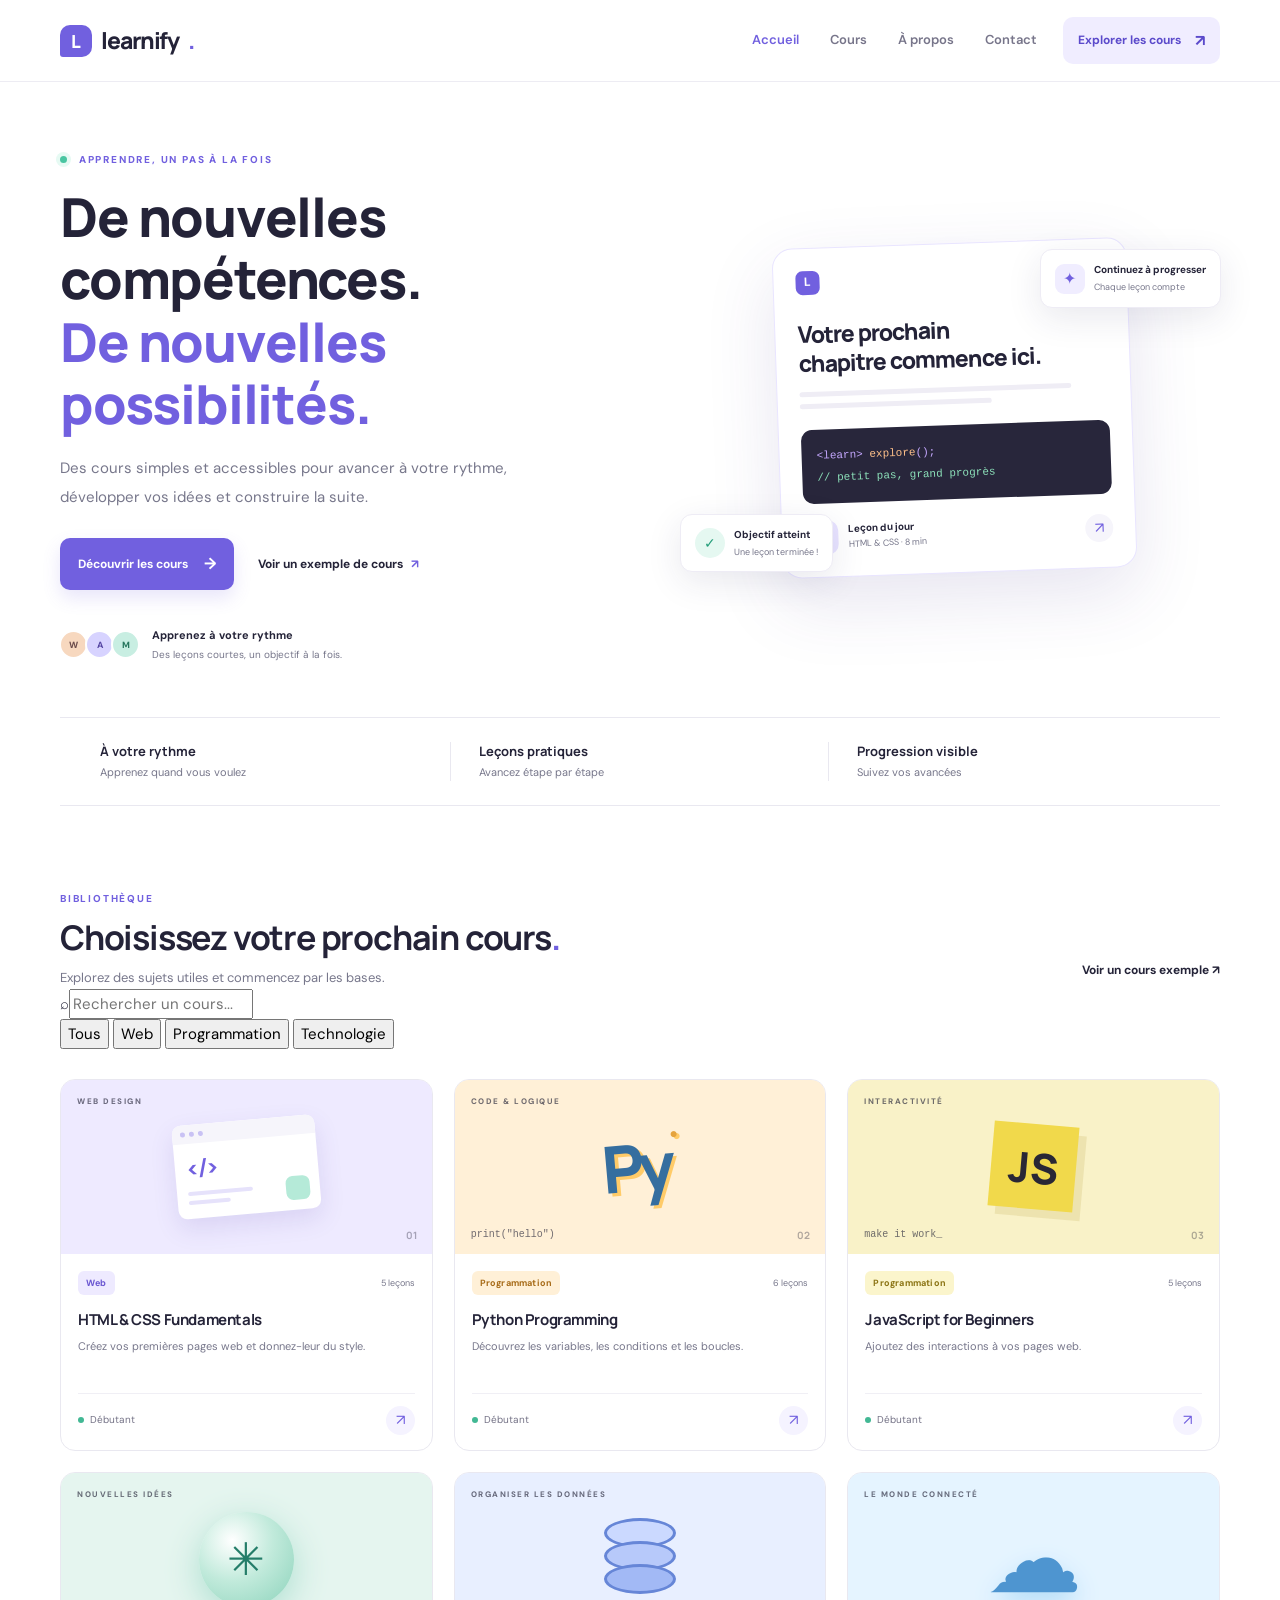
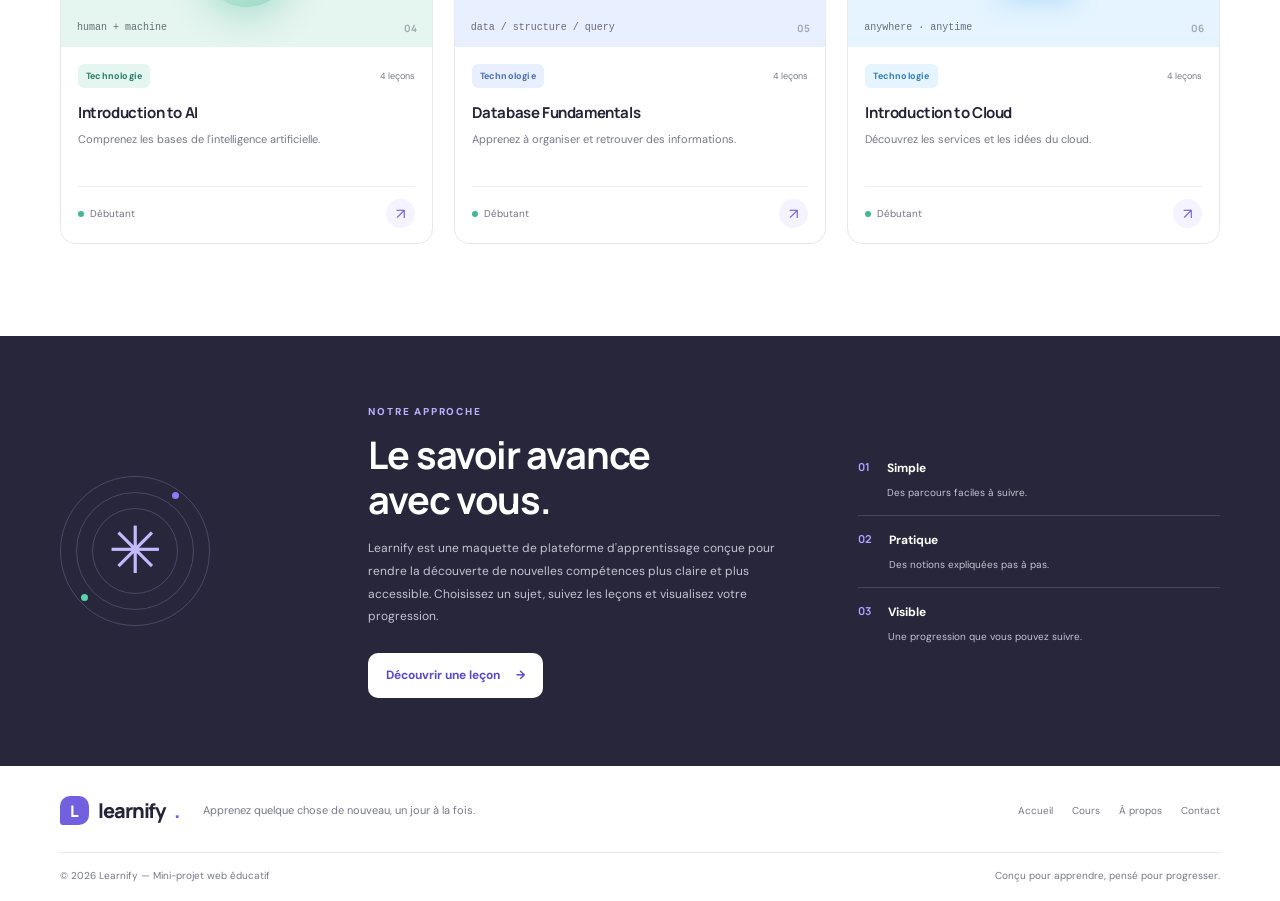
==== index.html @ 8bc62717 "project part1 - html css" ====
<!DOCTYPE html>
<html lang="fr">
<head>
  <meta charset="UTF-8">
  <meta name="viewport" content="width=device-width, initial-scale=1.0">
  <meta name="description" content="Learnify, une plateforme simple pour découvrir de nouvelles compétences.">
  <title>Learnify — Apprendre à votre rythme</title>
  <link rel="preconnect" href="https://fonts.googleapis.com">
  <link rel="preconnect" href="https://fonts.gstatic.com" crossorigin>
  <link href="https://fonts.googleapis.com/css2?family=DM+Sans:wght@400;500;600;700&family=Manrope:wght@400;500;600;700;800&display=swap" rel="stylesheet">
  <link rel="stylesheet" href="style.css">
</head>
<body>
  <header class="site-header">
    <div class="container nav-wrap">
      <a class="brand" href="index.html" aria-label="Learnify, accueil"><span class="brand-mark">L</span>learnify<span class="brand-dot">.</span></a>
      <nav class="main-nav" aria-label="Navigation principale">
        <a class="active" href="index.html">Accueil</a>
        <a href="#courses">Cours</a>
        <a href="#about">À propos</a>
        <a href="#contact">Contact</a>
      </nav>
      <a class="nav-cta" href="#courses">Explorer les cours <span>↗</span></a>
    </div>
  </header>

  <main>
    <section class="hero container">
      <div class="hero-copy">
        <div class="eyebrow"><span class="eyebrow-dot"></span> APPRENDRE, UN PAS À LA FOIS</div>
        <h1>De nouvelles compétences.<br><span>De nouvelles possibilités.</span></h1>
        <p class="hero-text">Des cours simples et accessibles pour avancer à votre rythme, développer vos idées et construire la suite.</p>
        <div class="hero-actions">
          <a class="button button-primary" href="#courses">Découvrir les cours <span>→</span></a>
          <a class="text-link" href="course.html">Voir un exemple de cours <span>↗</span></a>
        </div>
        <div class="hero-note"><span class="avatar-stack"><i>W</i><i>A</i><i>M</i></span><span><strong>Apprenez à votre rythme</strong><small>Des leçons courtes, un objectif à la fois.</small></span></div>
      </div>
      <div class="hero-art">
        <div class="art-glow"></div>
        <div class="floating-note note-top"><span class="note-icon">✦</span><span><strong>Continuez à progresser</strong><small>Chaque leçon compte</small></span></div>
        <div class="hero-illustration">
          <div class="illustration-top"><span class="mini-logo">L</span><span class="dots">•••</span></div>
          <div class="illustration-title">Votre prochain<br>chapitre commence ici.</div>
          <div class="illustration-lines"><span></span><span></span></div>
          <div class="illustration-code"><span class="code-purple">&lt;learn&gt;</span><span class="code-orange"> explore</span><span class="code-purple">();</span><br><span class="code-green">// petit pas, grand progrès</span></div>
          <div class="illustration-bottom"><span class="play-symbol">▶</span><span><strong>Leçon du jour</strong><small>HTML & CSS · 8 min</small></span><span class="arrow-round">↗</span></div>
        </div>
        <div class="floating-note note-bottom"><span class="check-round">✓</span><span><strong>Objectif atteint</strong><small>Une leçon terminée !</small></span></div>
      </div>
    </section>

    <section class="stats-strip container" aria-label="Points forts">
      <div><strong>À votre rythme</strong><span>Apprenez quand vous voulez</span></div>
      <div><strong>Leçons pratiques</strong><span>Avancez étape par étape</span></div>
      <div><strong>Progression visible</strong><span>Suivez vos avancées</span></div>
    </section>

    <section class="section container" id="courses">
      <div class="section-heading">
        <div><div class="eyebrow">BIBLIOTHÈQUE</div><h2>Choisissez votre prochain cours<span class="brand-dot">.</span></h2><p>Explorez des sujets utiles et commencez par les bases.</p></div>
        <a class="text-link desktop-link" href="course.html">Voir un cours exemple ↗</a>
      </div>
      <div class="course-tools">
        <label class="search-box"><span>⌕</span><input type="search" id="course-search" placeholder="Rechercher un cours..." aria-label="Rechercher un cours"></label>
        <div class="filter-list" aria-label="Filtrer par catégorie">
          <button class="filter-button selected" data-category="Tous">Tous</button>
          <button class="filter-button" data-category="Web">Web</button>
          <button class="filter-button" data-category="Programmation">Programmation</button>
          <button class="filter-button" data-category="Technologie">Technologie</button>
        </div>
      </div>
      <div class="course-grid">
        <article class="course-card">
          <a class="course-art art-web" href="course.html" aria-label="Ouvrir le cours HTML et CSS"><span class="art-label">WEB DESIGN</span><div class="browser-window"><div class="browser-bar"><i></i><i></i><i></i></div><div class="browser-content"><b>&lt;/&gt;</b><span></span><span></span><em></em></div></div><span class="art-orbit">01</span></a>
          <div class="course-info"><div class="course-meta"><span class="tag tag-web">Web</span><span>5 leçons</span></div><h3><a href="course.html">HTML & CSS Fundamentals</a></h3><p>Créez vos premières pages web et donnez-leur du style.</p><div class="course-bottom"><span class="level"><i></i> Débutant</span><a href="course.html" class="round-link" aria-label="Voir le cours">↗</a></div></div>
        </article>
        <article class="course-card" >
          <a class="course-art art-python" href="course.html" aria-label="Ouvrir le cours Python"><span class="art-label">CODE & LOGIQUE</span><div class="python-mark">Py<span>•</span></div><div class="art-caption">print("hello")</div><span class="art-orbit">02</span></a>
          <div class="course-info"><div class="course-meta"><span class="tag tag-python">Programmation</span><span>6 leçons</span></div><h3><a href="course.html">Python Programming</a></h3><p>Découvrez les variables, les conditions et les boucles.</p><div class="course-bottom"><span class="level"><i></i> Débutant</span><a href="course.html" class="round-link" aria-label="Voir le cours">↗</a></div></div>
        </article>
        <article class="course-card" >
          <a class="course-art art-js" href="course.html" aria-label="Ouvrir le cours JavaScript"><span class="art-label">INTERACTIVITÉ</span><div class="js-tile">JS</div><div class="art-caption">make it work_</div><span class="art-orbit">03</span></a>
          <div class="course-info"><div class="course-meta"><span class="tag tag-js">Programmation</span><span>5 leçons</span></div><h3><a href="course.html">JavaScript for Beginners</a></h3><p>Ajoutez des interactions à vos pages web.</p><div class="course-bottom"><span class="level"><i></i> Débutant</span><a href="course.html" class="round-link" aria-label="Voir le cours">↗</a></div></div>
        </article>
        <article class="course-card" >
          <a class="course-art art-ai" href="course.html" aria-label="Ouvrir le cours Intelligence artificielle"><span class="art-label">NOUVELLES IDÉES</span><div class="ai-orb"><span>✳</span></div><div class="art-caption">human + machine</div><span class="art-orbit">04</span></a>
          <div class="course-info"><div class="course-meta"><span class="tag tag-ai">Technologie</span><span>4 leçons</span></div><h3><a href="course.html">Introduction to AI</a></h3><p>Comprenez les bases de l'intelligence artificielle.</p><div class="course-bottom"><span class="level"><i></i> Débutant</span><a href="course.html" class="round-link" aria-label="Voir le cours">↗</a></div></div>
        </article>
        <article class="course-card" >
          <a class="course-art art-db" href="course.html" aria-label="Ouvrir le cours bases de données"><span class="art-label">ORGANISER LES DONNÉES</span><div class="database-icon"><i></i><i></i><i></i></div><div class="art-caption">data / structure / query</div><span class="art-orbit">05</span></a>
          <div class="course-info"><div class="course-meta"><span class="tag tag-db">Technologie</span><span>4 leçons</span></div><h3><a href="course.html">Database Fundamentals</a></h3><p>Apprenez à organiser et retrouver des informations.</p><div class="course-bottom"><span class="level"><i></i> Débutant</span><a href="course.html" class="round-link" aria-label="Voir le cours">↗</a></div></div>
        </article>
        <article class="course-card" >
          <a class="course-art art-cloud" href="course.html" aria-label="Ouvrir le cours Cloud Computing"><span class="art-label">LE MONDE CONNECTÉ</span><div class="cloud-shape">☁</div><div class="art-caption">anywhere · anytime</div><span class="art-orbit">06</span></a>
          <div class="course-info"><div class="course-meta"><span class="tag tag-cloud">Technologie</span><span>4 leçons</span></div><h3><a href="course.html">Introduction to Cloud</a></h3><p>Découvrez les services et les idées du cloud.</p><div class="course-bottom"><span class="level"><i></i> Débutant</span><a href="course.html" class="round-link" aria-label="Voir le cours">↗</a></div></div>
        </article>
      </div>
    </section>

    <section class="about-section" id="about"><div class="container about-inner"><div class="about-symbol"><span>✳</span><i></i><i></i></div><div><div class="eyebrow">NOTRE APPROCHE</div><h2>Le savoir avance<br>avec vous.</h2><p>Learnify est une maquette de plateforme d'apprentissage conçue pour rendre la découverte de nouvelles compétences plus claire et plus accessible. Choisissez un sujet, suivez les leçons et visualisez votre progression.</p><a class="button button-light" href="course.html">Découvrir une leçon <span>→</span></a></div><div class="about-points"><div><span>01</span><p><strong>Simple</strong><small>Des parcours faciles à suivre.</small></p></div><div><span>02</span><p><strong>Pratique</strong><small>Des notions expliquées pas à pas.</small></p></div><div><span>03</span><p><strong>Visible</strong><small>Une progression que vous pouvez suivre.</small></p></div></div></div></section>
  </main>

  <footer class="site-footer" id="contact"><div class="container footer-main"><a class="brand brand-footer" href="index.html"><span class="brand-mark">L</span>learnify<span class="brand-dot">.</span></a><p>Apprenez quelque chose de nouveau, un jour à la fois.</p><div class="footer-links"><a href="index.html">Accueil</a><a href="#courses">Cours</a><a href="#about">À propos</a><a href="mailto:contact@learnify.example">Contact</a></div></div><div class="container footer-bottom"><span>© 2026 Learnify — Mini-projet web éducatif</span><span>Conçu pour apprendre, pensé pour progresser.</span></div></footer>
</body>
</html>
---- style.css ----
:root {
  --ink: #242338;
  --muted: #77778b;
  --purple: #7160df;
  --purple-dark: #5b4acb;
  --purple-pale: #f0edff;
  --line: #e9e8f0;
  --paper: #ffffff;
  --soft: #f8f7fc;
  --green: #36a985;
  --radius: 18px;
}
* { box-sizing: border-box; }
html { scroll-behavior: smooth; scroll-padding-top: 90px; }
body { margin: 0; color: var(--ink); background: var(--paper); font-family: "DM Sans", Arial, sans-serif; font-size: 15px; line-height: 1.6; }
a { color: inherit; text-decoration: none; }
button, input { font: inherit; }
button, a { -webkit-tap-highlight-color: transparent; }
button:focus-visible, a:focus-visible, input:focus-visible { outline: 3px solid #bcb3ff; outline-offset: 3px; }
.container { width: min(1160px, calc(100% - 48px)); margin: 0 auto; }
.site-header { height: 82px; border-bottom: 1px solid rgba(233,232,240,.8); background: rgba(255,255,255,.96); position: sticky; top: 0; z-index: 20; backdrop-filter: blur(14px); }
.nav-wrap { height: 100%; display: flex; align-items: center; justify-content: space-between; gap: 26px; }
.brand { display: inline-flex; align-items: center; gap: 9px; font: 800 23px/1 "Manrope", sans-serif; letter-spacing: -1.1px; white-space: nowrap; }
.brand-mark { width: 32px; height: 32px; display: inline-grid; place-items: center; color: white; background: var(--purple); border-radius: 10px 10px 10px 3px; font-size: 18px; letter-spacing: 0; }
.brand-dot { color: var(--purple); }
.main-nav { display: flex; align-items: center; gap: 31px; margin-left: auto; }
.main-nav a { color: #77758a; font-size: 13px; font-weight: 600; transition: color .2s; }
.main-nav a:hover, .main-nav a.active { color: var(--purple); }
.nav-cta { display: inline-flex; align-items: center; gap: 14px; background: var(--purple-pale); color: var(--purple-dark); padding: 11px 15px; border-radius: 10px; font-size: 12px; font-weight: 700; }
.nav-cta span { font-size: 16px; }
.hero { display: grid; grid-template-columns: 1.05fr .95fr; align-items: center; gap: 42px; padding-top: 70px; padding-bottom: 54px; min-height: 525px; }
.eyebrow { color: var(--purple); font-size: 10px; font-weight: 800; letter-spacing: 1.8px; }
.eyebrow-dot { display: inline-block; width: 7px; height: 7px; margin-right: 8px; background: #49c5a1; border-radius: 50%; box-shadow: 0 0 0 4px #e6faf3; }
h1, h2, h3, p { margin-top: 0; }
h1, h2, h3 { font-family: "Manrope", sans-serif; letter-spacing: -1.2px; }
.hero h1 { margin: 18px 0 19px; font-size: clamp(36px, 4.2vw, 55px); line-height: 1.16; font-weight: 800; }
.hero h1 span, .course-hero h1 span { color: var(--purple); }
.hero-text { max-width: 465px; color: var(--muted); font-size: 15px; line-height: 1.9; }
.hero-actions { display: flex; align-items: center; flex-wrap: wrap; gap: 24px; margin-top: 27px; }
.button { display: inline-flex; align-items: center; justify-content: center; gap: 16px; border: 0; border-radius: 10px; padding: 13px 18px; font-size: 12px; font-weight: 700; cursor: pointer; transition: transform .2s, background .2s, box-shadow .2s; }
.button:hover { transform: translateY(-2px); }
.button-primary { background: var(--purple); color: white; box-shadow: 0 8px 18px rgba(113,96,223,.16); }
.button-primary:hover { background: var(--purple-dark); box-shadow: 0 10px 22px rgba(113,96,223,.23); }
.button-primary span { font-size: 16px; }
.button-outline { border: 1px solid var(--line); color: var(--ink); background: white; }
.button-light { background: white; color: var(--purple-dark); margin-top: 13px; }
.text-link { color: var(--ink); font-size: 12px; font-weight: 700; }
.text-link span { color: var(--purple); margin-left: 5px; }
.hero-note { display: flex; align-items: center; gap: 12px; margin-top: 37px; }
.avatar-stack { display: flex; padding-left: 2px; }
.avatar-stack i { width: 29px; height: 29px; display: grid; place-items: center; margin-left: -3px; border: 2px solid white; border-radius: 50%; background: #f7d8bf; color: #6c4c4c; font-size: 9px; font-style: normal; font-weight: 800; }
.avatar-stack i:nth-child(2) { background: #d7d3ff; color: #5546a3; }
.avatar-stack i:nth-child(3) { background: #c8eee2; color: #27775e; }
.hero-note strong, .hero-note small { display: block; }
.hero-note strong { font-size: 11px; }
.hero-note small { color: var(--muted); font-size: 10px; margin-top: 2px; }
.hero-art { position: relative; min-height: 370px; display: grid; place-items: center; }
.art-glow { position: absolute; width: 340px; height: 340px; border-radius: 50%; background: radial-gradient(circle, #f0edff 0%, #f8f6ff 52%, rgba(255,255,255,0) 73%); }
.hero-illustration { position: relative; width: min(355px, 82%); padding: 22px; background: white; border: 1px solid #e9e5ff; border-radius: 20px; box-shadow: 0 25px 70px rgba(69,52,142,.13); transform: rotate(-2deg); }
.illustration-top { display: flex; align-items: center; justify-content: space-between; }
.mini-logo { display: grid; place-items: center; width: 24px; height: 24px; border-radius: 7px; background: var(--purple); color: white; font-size: 12px; font-weight: 800; }
.dots { color: #c7c4d9; letter-spacing: 3px; }
.illustration-title { font: 800 23px/1.25 "Manrope", sans-serif; letter-spacing: -1px; margin: 25px 0 14px; }
.illustration-lines span { display: block; height: 5px; background: #efedf5; border-radius: 4px; margin-top: 7px; width: 88%; }
.illustration-lines span:last-child { width: 62%; }
.illustration-code { margin-top: 21px; padding: 15px; border-radius: 11px; background: #28263b; color: #f7f4ff; font: 11px/2 "Courier New", monospace; }
.code-purple { color: #c5a8ff; }
.code-orange { color: #ffc18a; }
.code-green { color: #8ce0b9; }
.code-blue { color: #92c9ff; }
.illustration-bottom { display: flex; align-items: center; gap: 10px; margin-top: 17px; }
.play-symbol { display: grid; place-items: center; width: 34px; height: 34px; background: #e8e3ff; color: var(--purple); border-radius: 10px; font-size: 12px; }
.illustration-bottom strong, .illustration-bottom small { display: block; }
.illustration-bottom strong { font-size: 10px; }
.illustration-bottom small { color: var(--muted); font-size: 9px; }
.arrow-round { margin-left: auto; display: grid; place-items: center; width: 28px; height: 28px; background: #f6f5fb; border-radius: 50%; color: var(--purple); }
.floating-note { position: absolute; z-index: 2; display: flex; align-items: center; gap: 9px; padding: 12px 14px; background: white; border: 1px solid #eeecf5; border-radius: 12px; box-shadow: 0 10px 35px rgba(41,35,85,.1); }
.floating-note strong, .floating-note small { display: block; }
.floating-note strong { font-size: 10px; }
.floating-note small { font-size: 9px; color: var(--muted); margin-top: 2px; }
.note-top { top: 27px; right: -1px; }
.note-bottom { bottom: 20px; left: -9px; }
.note-icon, .check-round { display: grid; place-items: center; width: 30px; height: 30px; border-radius: 9px; background: #f0edff; color: var(--purple); font-size: 16px; }
.check-round { background: #e5f8f1; color: #239d79; border-radius: 50%; font-size: 14px; }
.stats-strip { display: grid; grid-template-columns: repeat(3, 1fr); border-top: 1px solid var(--line); border-bottom: 1px solid var(--line); padding: 24px 12px; }
.stats-strip div { padding-left: 28px; border-right: 1px solid var(--line); }
.stats-strip div:last-child { border: 0; }
.stats-strip strong, .stats-strip span { display: block; }
.stats-strip strong { font: 700 13px "Manrope", sans-serif; }
.stats-strip span { color: var(--muted); font-size: 11px; margin-top: 4px; }
.section { padding-top: 85px; padding-bottom: 92px; }
.section-heading { display: flex; justify-content: space-between; align-items: end; gap: 25px; }
.section-heading h2, .content-panel h2 { font-size: clamp(25px, 3vw, 34px); line-height: 1.25; margin: 9px 0 9px; }
.section-heading p { color: var(--muted); font-size: 13px; margin-bottom: 0; }
.desktop-link { margin-bottom: 8px; }
.course-grid { display: grid; grid-template-columns: repeat(3, minmax(0, 1fr)); gap: 21px; margin-top: 30px; }
.course-card { border: 1px solid var(--line); border-radius: 15px; overflow: hidden; background: white; transition: transform .25s, box-shadow .25s; min-width: 0; }
.course-card:hover { transform: translateY(-5px); box-shadow: 0 17px 35px rgba(48,39,100,.09); }
.course-art { height: 174px; position: relative; display: flex; align-items: center; justify-content: center; overflow: hidden; }
.art-label { position: absolute; top: 15px; left: 16px; color: rgba(36,35,56,.65); font-size: 8px; letter-spacing: 1.5px; font-weight: 800; }
.art-orbit { position: absolute; right: 15px; bottom: 12px; color: rgba(36,35,56,.36); font: 700 10px "Manrope", sans-serif; }
.art-web { background: #eeeaff; }
.browser-window { width: 143px; height: 94px; background: white; border-radius: 9px; box-shadow: 0 10px 25px rgba(84,64,171,.13); transform: rotate(-5deg); overflow: hidden; }
.browser-bar { height: 19px; display: flex; gap: 4px; align-items: center; padding-left: 8px; background: #f6f5fb; }
.browser-bar i { width: 5px; height: 5px; border-radius: 50%; background: #c9c2f4; }
.browser-content { padding: 9px 11px; position: relative; }
.browser-content b { color: var(--purple); font-size: 21px; }
.browser-content span { display: block; height: 4px; width: 65px; margin-top: 5px; background: #e6e2fb; border-radius: 5px; }
.browser-content span:nth-of-type(2) { width: 42px; }
.browser-content em { position: absolute; right: 10px; bottom: 5px; width: 24px; height: 24px; background: #b5ead8; border-radius: 7px; }
.art-python { background: #fff0d7; }
.python-mark { color: #356e9f; font: 800 65px "Manrope", sans-serif; letter-spacing: -6px; text-shadow: 3px 3px 0 #ffcb68; transform: rotate(-5deg); }
.python-mark span { color: #e5a33d; font-size: 20px; vertical-align: top; }
.art-js { background: #f9f2c8; }
.js-tile { display: grid; place-items: center; width: 85px; height: 85px; background: #f1d94b; color: #292735; font: 800 42px "Manrope", sans-serif; box-shadow: 8px 8px 0 rgba(165,143,34,.15); transform: rotate(5deg); }
.art-ai { background: #e5f5ef; }
.ai-orb { display: grid; place-items: center; width: 95px; height: 95px; border-radius: 50%; color: #247d69; background: radial-gradient(circle at 35% 30%, #fff 0, #c1eadb 45%, #8ad2ba 100%); box-shadow: 0 10px 35px #addfd0; font-size: 45px; }
.art-db { background: #e8efff; }
.database-icon { width: 72px; height: 84px; position: relative; }
.database-icon i { position: absolute; width: 72px; height: 30px; border: 3px solid #6686d7; border-radius: 50%; background: #cbd9ff; }
.database-icon i:nth-child(1) { top: 0; }
.database-icon i:nth-child(2) { top: 23px; background: #b7c9fa; }
.database-icon i:nth-child(3) { top: 46px; background: #a2b9f5; }
.art-cloud { background: #e5f4ff; }
.cloud-shape { color: #4e95d0; font-size: 96px; line-height: 1; text-shadow: 0 10px 25px #b4ddf8; }
.art-caption { position: absolute; bottom: 14px; left: 16px; color: rgba(36,35,56,.65); font: 10px "Courier New", monospace; }
.course-info { padding: 17px 17px 15px; }
.course-meta { display: flex; justify-content: space-between; align-items: center; gap: 7px; color: var(--muted); font-size: 9px; }
.tag { display: inline-flex; align-items: center; border-radius: 6px; padding: 5px 8px; font-size: 9px; font-weight: 700; letter-spacing: .2px; }
.tag-web { background: #eeeaff; color: #6955d1; }
.tag-python { background: #fff0d7; color: #a76b18; }
.tag-js { background: #fbf5cc; color: #8b7414; }
.tag-ai { background: #e5f5ef; color: #287e67; }
.tag-db { background: #e8efff; color: #496eb9; }
.tag-cloud { background: #e5f4ff; color: #347eb7; }
.course-info h3 { font-size: 15px; line-height: 1.4; letter-spacing: -.4px; margin: 14px 0 7px; }
.course-info h3 a:hover { color: var(--purple); }
.course-info p { min-height: 42px; color: var(--muted); font-size: 11px; line-height: 1.7; margin-bottom: 14px; }
.course-bottom { display: flex; justify-content: space-between; align-items: center; border-top: 1px solid #f0eff5; padding-top: 12px; }
.level { display: flex; align-items: center; gap: 6px; color: #747286; font-size: 10px; }
.level i { width: 6px; height: 6px; border-radius: 50%; background: #42b894; }
.round-link { display: grid; place-items: center; width: 29px; height: 29px; border-radius: 50%; background: #f5f3ff; color: var(--purple); font-size: 15px; transition: .2s; }
.round-link:hover { background: var(--purple); color: white; }
.about-section { background: #28263b; color: white; overflow: hidden; }
.about-inner { display: grid; grid-template-columns: .7fr 1.2fr 1fr; align-items: center; gap: 55px; padding-top: 68px; padding-bottom: 68px; }
.about-inner .eyebrow { color: #b9afff; }
.about-inner h2 { font-size: 38px; line-height: 1.18; margin: 12px 0 15px; }
.about-inner p { color: #c5c2d4; font-size: 12px; line-height: 1.9; }
.about-symbol { position: relative; width: 150px; height: 150px; display: grid; place-items: center; border: 1px solid #4c4867; border-radius: 50%; color: #c2b9ff; font-size: 65px; }
.about-symbol:before, .about-symbol:after { content: ""; position: absolute; border: 1px solid #4c4867; border-radius: 50%; }
.about-symbol:before { inset: 15px; }
.about-symbol:after { inset: 31px; }
.about-symbol i { position: absolute; width: 7px; height: 7px; border-radius: 50%; background: #8c7aff; }
.about-symbol i:nth-of-type(1) { top: 15px; right: 30px; }
.about-symbol i:nth-of-type(2) { bottom: 24px; left: 20px; background: #5bd2ac; }
.about-points > div { display: flex; align-items: start; gap: 17px; padding: 13px 0; border-bottom: 1px solid #46435c; }
.about-points > div:last-child { border: 0; }
.about-points > div > span { color: #aaa0ff; font: 700 11px "Manrope", sans-serif; padding-top: 2px; }
.about-points p { margin: 0; }
.about-points strong, .about-points small { display: block; }
.about-points strong { color: white; font-size: 12px; }
.about-points small { font-size: 10px; margin-top: 3px; }
.site-footer { background: #fff; }
.footer-main { display: flex; align-items: center; gap: 24px; padding-top: 30px; padding-bottom: 27px; }
.footer-main p { color: var(--muted); font-size: 11px; margin: 0; }
.brand-footer { font-size: 20px; }
.brand-footer .brand-mark { width: 29px; height: 29px; font-size: 16px; }
.footer-links { display: flex; gap: 19px; margin-left: auto; }
.footer-links a, .footer-bottom { color: var(--muted); font-size: 10px; }
.footer-links a:hover, .footer-bottom a:hover { color: var(--purple); }
.footer-bottom { display: flex; justify-content: space-between; gap: 20px; padding-top: 15px; padding-bottom: 17px; border-top: 1px solid var(--line); }

/* Pages cours et leçon */
.page-main { padding-top: 27px; padding-bottom: 75px; }
.breadcrumbs { display: flex; flex-wrap: wrap; align-items: center; gap: 10px; color: #a19eb0; font-size: 10px; margin-bottom: 26px; }
.breadcrumbs a:hover { color: var(--purple); }
.breadcrumbs span:last-child { color: var(--ink); }
.course-hero { display: grid; grid-template-columns: 1.1fr .9fr; gap: 35px; align-items: center; padding: 32px 38px; background: #f7f5ff; border: 1px solid #eeebff; border-radius: 20px; overflow: hidden; }
.course-hero h1 { margin: 13px 0 13px; font-size: clamp(35px, 4vw, 48px); line-height: 1.13; }
.course-hero-copy > p { max-width: 490px; color: var(--muted); font-size: 13px; line-height: 1.9; }
.course-hero-meta { display: flex; flex-wrap: wrap; gap: 15px; color: #77758a; font-size: 10px; margin: 18px 0 24px; }
.course-hero-art { min-height: 230px; display: grid; place-items: center; position: relative; }
.course-hero-code { width: min(280px, 100%); padding: 28px 24px; background: #29273d; border-radius: 14px; box-shadow: 0 17px 40px rgba(52,43,102,.2); color: #f6f2ff; font: 12px/2.2 "Courier New", monospace; transform: rotate(2deg); }
.code-divider { border-top: 1px solid #49465e; margin: 12px 0; }
.course-hero-sticker { position: absolute; right: 0; bottom: 15px; padding: 11px 15px; border-radius: 11px; background: #fff; color: var(--purple); box-shadow: 0 8px 24px rgba(52,43,102,.12); font-size: 9px; line-height: 1.7; letter-spacing: 1px; transform: rotate(-5deg); }
.course-hero-sticker strong { font-size: 16px; }
.course-layout { display: grid; grid-template-columns: minmax(0, 1fr) 295px; gap: 24px; margin-top: 26px; align-items: start; }
.course-main-column { display: grid; gap: 20px; }
.content-panel, .progress-panel, .instructor-panel, .lesson-sidebar { border: 1px solid var(--line); border-radius: 15px; background: white; }
.content-panel { padding: 25px; }
.panel-heading { display: flex; align-items: start; justify-content: space-between; gap: 15px; }
.content-panel h2 { font-size: 22px; margin: 6px 0 13px; }
.heading-icon { display: grid; place-items: center; width: 38px; height: 38px; border-radius: 11px; color: var(--purple); background: var(--purple-pale); font-size: 20px; }
.content-panel > p { color: var(--muted); font-size: 12px; line-height: 1.9; max-width: 710px; }
.objective-grid { display: grid; grid-template-columns: 1fr 1fr; gap: 12px 20px; margin-top: 22px; }
.objective-grid div { display: flex; align-items: center; gap: 9px; font-size: 11px; }
.objective-grid span { display: grid; place-items: center; width: 21px; height: 21px; flex-shrink: 0; background: #e6f8f1; color: #269a76; border-radius: 50%; font-size: 11px; }
.lesson-count { flex-shrink: 0; color: var(--purple); background: var(--purple-pale); padding: 6px 9px; border-radius: 7px; font-size: 10px; font-weight: 700; }
.lesson-row { display: flex; align-items: center; gap: 13px; padding: 14px 0; border-bottom: 1px solid #f0eff5; }
.lesson-row:last-child { border-bottom: 0; padding-bottom: 0; }
.lesson-number, .sidebar-lesson-number { display: grid; place-items: center; flex-shrink: 0; width: 37px; height: 37px; border-radius: 10px; background: #f5f3ff; color: var(--purple); font: 700 11px "Manrope", sans-serif; }
.lesson-text { flex: 1; min-width: 0; }
.lesson-text strong, .lesson-text small { display: block; }
.lesson-text strong { font-size: 11px; }
.lesson-text small { color: var(--muted); font-size: 10px; margin-top: 4px; }
.lesson-state { display: grid; place-items: center; width: 27px; height: 27px; border: 1px solid var(--line); border-radius: 50%; color: var(--purple); font-size: 10px; }
.lesson-row:hover .lesson-state { background: var(--purple); color: white; border-color: var(--purple); }
.lesson-row.completed .lesson-state { background: #e6f8f1; border-color: #e6f8f1; color: #239d79; }
.course-sidebar { display: grid; gap: 17px; }
.progress-panel { padding: 22px; background: #fbfaff; }
.progress-panel .eyebrow { margin-bottom: 10px; }
.progress-panel > p { color: var(--muted); font-size: 10px; line-height: 1.7; margin-bottom: 18px; }
.button-full { display: flex; width: 100%; }
.instructor-panel { padding: 20px; }
.instructor-info { display: flex; align-items: center; gap: 11px; margin: 15px 0 12px; }
.instructor-avatar { display: grid; place-items: center; width: 43px; height: 43px; border-radius: 50%; background: #e4f5ed; color: #287d67; font: 700 12px "Manrope", sans-serif; }
.instructor-info strong, .instructor-info small { display: block; }
.instructor-info strong { font-size: 11px; }
.instructor-info small { color: var(--muted); font-size: 10px; margin-top: 3px; }
.instructor-panel > p { color: var(--muted); font-size: 10px; line-height: 1.8; margin-bottom: 0; }
.back-link { color: var(--purple); font-size: 11px; font-weight: 700; }
.lesson-page { padding-bottom: 65px; }
.lesson-page-heading { display: flex; align-items: end; justify-content: space-between; gap: 30px; margin-bottom: 24px; }
.lesson-page-heading h1 { margin: 7px 0 5px; font-size: clamp(27px, 3vw, 37px); line-height: 1.25; }
.lesson-page-heading p { color: var(--muted); font-size: 11px; margin-bottom: 0; }
.lesson-progress-small { width: 185px; flex-shrink: 0; }
.lesson-progress-small > span { color: var(--muted); font-size: 10px; }
.lesson-progress-small strong { float: right; color: var(--purple); font-size: 11px; }
.lesson-progress-small .progress-track { clear: both; margin-top: 10px; }
.lesson-layout { display: grid; grid-template-columns: minmax(0, 1fr) 310px; gap: 24px; align-items: start; }
.lesson-content { min-width: 0; }
.video-frame { width: 100%; aspect-ratio: 16 / 9; overflow: hidden; background: #29273d; border-radius: 15px; }
.video-frame iframe { width: 100%; height: 100%; border: 0; }
.lesson-article { padding: 26px 4px 12px; }
.lesson-article h2 { font-size: 24px; margin: 7px 0 12px; }
.lesson-article h3 { font-size: 16px; margin: 23px 0 9px; }
.lesson-article p { color: #77758a; font-size: 12px; line-height: 1.95; }
.tip-box { display: flex; align-items: start; gap: 12px; padding: 16px; margin: 20px 0; border: 1px solid #e8e3ff; background: #f8f6ff; border-radius: 12px; }
.tip-box > span { color: var(--purple); font-size: 18px; }
.tip-box p { margin: 0; font-size: 11px; }
.tip-box strong { color: var(--ink); display: inline-block; margin-bottom: 4px; }
.code-example { padding: 17px 20px; border-radius: 11px; background: #29273d; color: #d8d0ff; overflow-x: auto; font-size: 12px; line-height: 1.8; }
.lesson-actions { display: flex; justify-content: space-between; flex-wrap: wrap; gap: 12px; padding: 15px 0 22px; border-bottom: 1px solid var(--line); }
.button-done { background: #e5f8f1; color: #237e64; box-shadow: none; }
.lesson-nav { display: flex; justify-content: space-between; gap: 15px; padding-top: 19px; }
.lesson-nav a { color: var(--purple); font-size: 11px; font-weight: 700; }
.lesson-sidebar { padding: 20px 16px; position: sticky; top: 102px; }
.sidebar-heading { display: flex; align-items: center; justify-content: space-between; }
.sidebar-heading h2 { margin: 5px 0 0; font-size: 21px; }
.sidebar-progress { margin: 17px 0 10px; }
.sidebar-progress small { display: block; color: var(--muted); font-size: 9px; margin-top: 7px; }
.sidebar-lesson-list { display: grid; }
.sidebar-lesson { display: flex; align-items: center; gap: 10px; padding: 12px 0; border-bottom: 1px solid #f0eff5; }
.sidebar-lesson:last-child { border-bottom: 0; }
.sidebar-lesson-number { width: 32px; height: 32px; border-radius: 8px; font-size: 10px; }
.sidebar-lesson > span:nth-child(2) { flex: 1; min-width: 0; }
.sidebar-lesson strong, .sidebar-lesson small { display: block; }
.sidebar-lesson strong { font-size: 10px; line-height: 1.5; }
.sidebar-lesson small { color: var(--muted); font-size: 9px; margin-top: 3px; }
.sidebar-lesson > i { color: #aaa7ba; font-size: 10px; font-style: normal; }
.sidebar-lesson.active .sidebar-lesson-number { color: white; background: var(--purple); }
.sidebar-lesson.active strong { color: var(--purple-dark); }
.sidebar-lesson.completed > i { color: #279b78; }
.sidebar-lesson .sidebar-lesson-number { transition: .2s; }
.lesson-sidebar > .back-link { display: inline-block; margin-top: 17px; }

@media (max-width: 900px) {
  .container { width: min(100% - 36px, 760px); }
  .main-nav { gap: 17px; }
  .nav-cta { display: none; }
  .hero { gap: 18px; padding-top: 50px; }
  .hero h1 { font-size: 42px; }
  .hero-art { min-height: 330px; }
  .note-top { right: -4px; }
  .course-grid { grid-template-columns: repeat(2, minmax(0, 1fr)); }
  .about-inner { grid-template-columns: .6fr 1.2fr; gap: 30px; }
  .about-points { grid-column: 2; }
  .course-layout { grid-template-columns: minmax(0, 1fr) 250px; }
  .lesson-layout { grid-template-columns: minmax(0, 1fr) 270px; gap: 17px; }
  .course-hero { padding: 27px; }
}
@media (max-width: 650px) {
  .container { width: calc(100% - 32px); }
  .site-header { height: auto; }
  .nav-wrap { flex-direction: column; align-items: flex-start; gap: 8px; padding: 12px 0; }
  .brand { font-size: 21px; }
  .main-nav { margin-left: 0; width: 100%; gap: 18px; overflow-x: auto; }
  .main-nav a { padding: 6px 0; white-space: nowrap; }
  .hero { grid-template-columns: 1fr; padding-top: 47px; padding-bottom: 30px; gap: 15px; }
  .hero h1 { font-size: clamp(35px, 9vw, 45px); }
  .hero-text { font-size: 13px; }
  .hero-actions { gap: 15px; margin-top: 22px; }
  .hero-actions .button { padding: 12px 14px; }
  .hero-note { margin-top: 25px; }
  .hero-art { min-height: 325px; margin-top: 10px; }
  .hero-illustration { width: min(330px, 83%); }
  .note-top { top: 8px; right: 0; }
  .note-bottom { bottom: 4px; left: 0; }
  .stats-strip { grid-template-columns: 1fr; padding: 8px 0; }
  .stats-strip div { padding: 13px 9px; border-right: 0; border-bottom: 1px solid var(--line); }
  .stats-strip div:last-child { border-bottom: 0; }
  .section { padding-top: 57px; padding-bottom: 62px; }
  .section-heading { align-items: start; }
  .section-heading h2 { font-size: 27px; }
  .section-heading p { font-size: 12px; }
  .desktop-link { display: none; }
  .course-grid { grid-template-columns: 1fr; gap: 15px; }
  .course-art { height: 190px; }
  .course-info { padding: 17px; }
  .course-info p { min-height: 0; }
  .about-inner { grid-template-columns: 1fr; gap: 24px; padding-top: 48px; padding-bottom: 48px; }
  .about-symbol { width: 105px; height: 105px; font-size: 45px; }
  .about-inner h2 { font-size: 33px; }
  .about-points { grid-column: auto; }
  .footer-main { flex-wrap: wrap; gap: 13px; }
  .footer-main p { width: 100%; order: 2; }
  .footer-links { width: 100%; margin-left: 0; order: 3; flex-wrap: wrap; gap: 15px; }
  .footer-bottom { flex-direction: column; gap: 7px; }
  .page-main { padding-top: 19px; padding-bottom: 45px; }
  .breadcrumbs { margin-bottom: 18px; }
  .course-hero { grid-template-columns: 1fr; padding: 23px 20px; gap: 12px; }
  .course-hero h1 { font-size: 38px; }
  .course-hero-meta { gap: 9px 13px; }
  .course-hero-art { min-height: 205px; }
  .course-hero-code { width: 250px; padding: 21px; }
  .course-layout { grid-template-columns: 1fr; gap: 18px; }
  .content-panel { padding: 20px 17px; }
  .content-panel h2 { font-size: 21px; }
  .objective-grid { grid-template-columns: 1fr; gap: 11px; }
  .course-sidebar { grid-row: 1; }
  .instructor-panel { display: none; }
  .lesson-page-heading { align-items: start; flex-direction: column; gap: 17px; }
  .lesson-page-heading h1 { font-size: 29px; }
  .lesson-progress-small { width: 100%; }
  .lesson-layout { grid-template-columns: 1fr; }
  .lesson-sidebar { position: static; grid-row: 1; }
  .lesson-sidebar .sidebar-lesson-list { grid-template-columns: 1fr; }
  .lesson-article { padding-top: 23px; }
  .lesson-article h2 { font-size: 22px; }
  .lesson-actions { flex-direction: column; }
  .lesson-actions .button { width: 100%; }
}
@media (prefers-reduced-motion: reduce) {
  *, *::before, *::after { scroll-behavior: auto !important; transition-duration: .01ms !important; animation-duration: .01ms !important; }
}
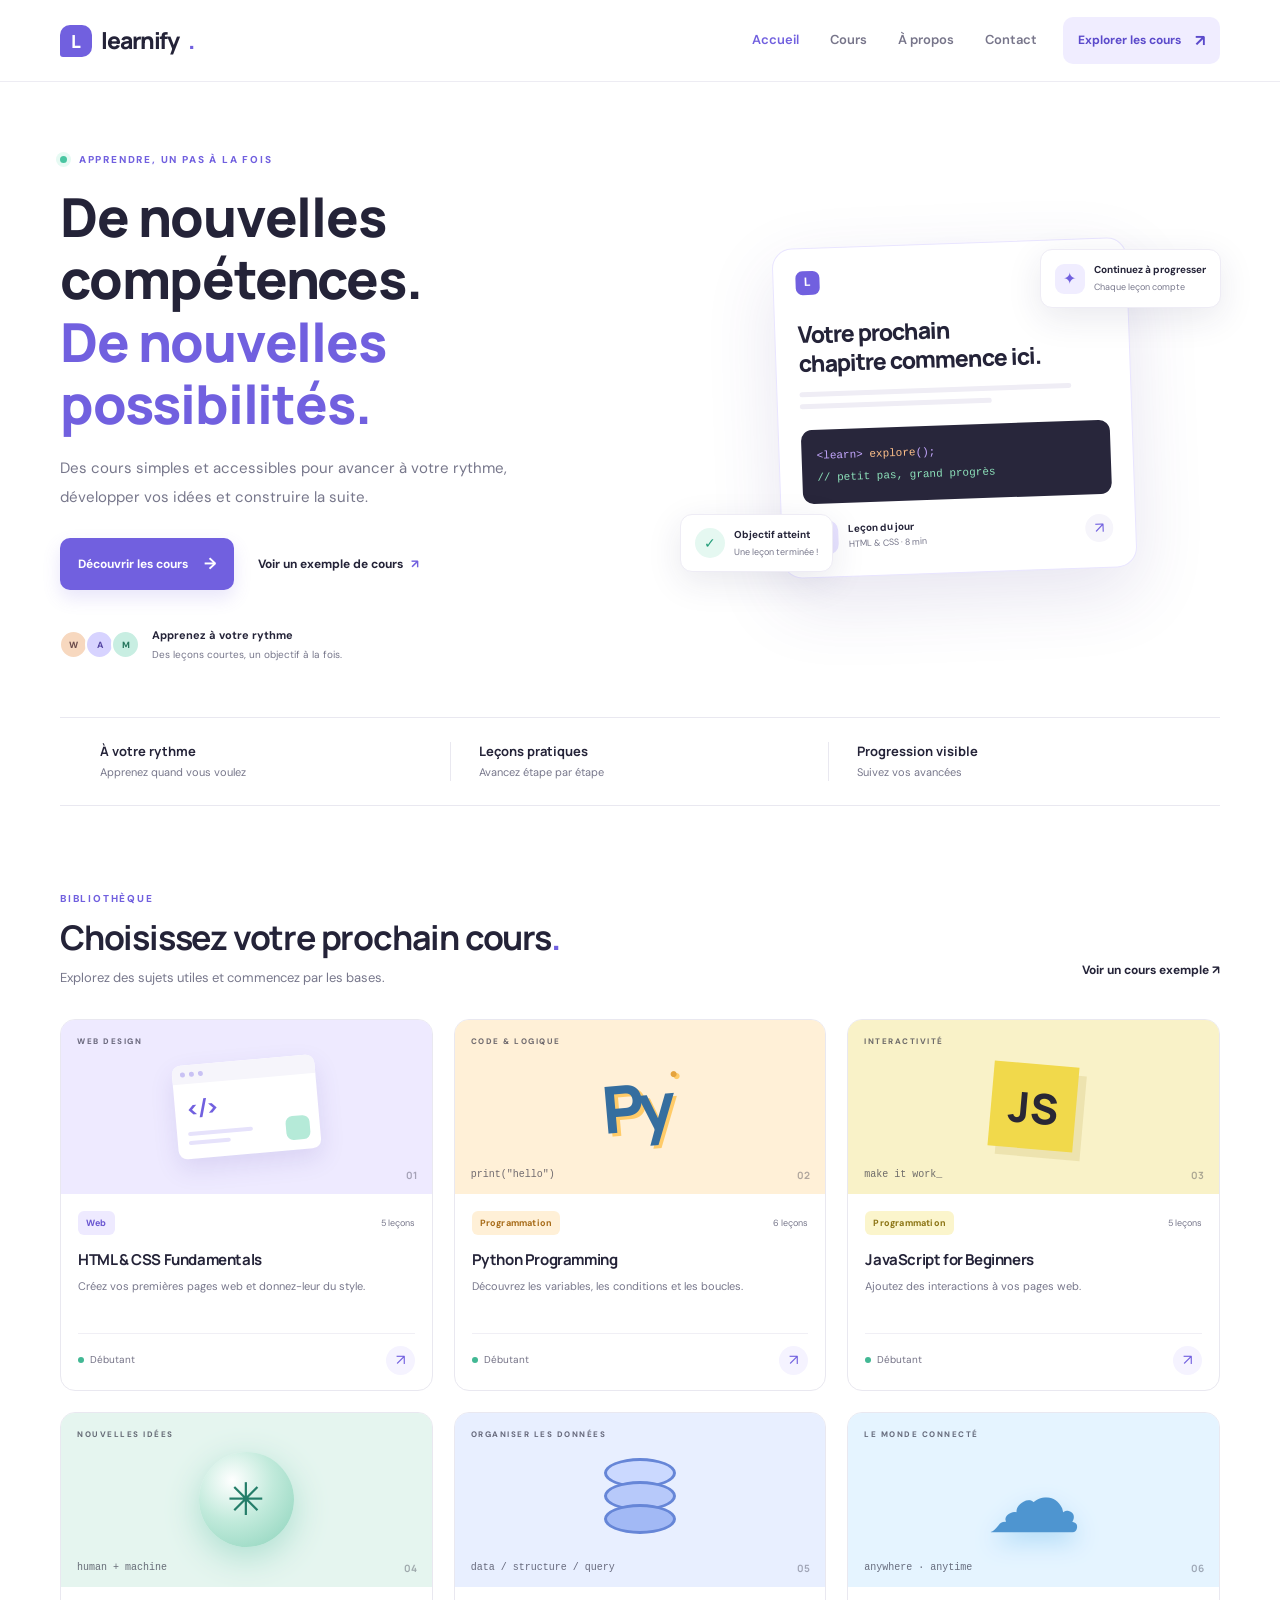
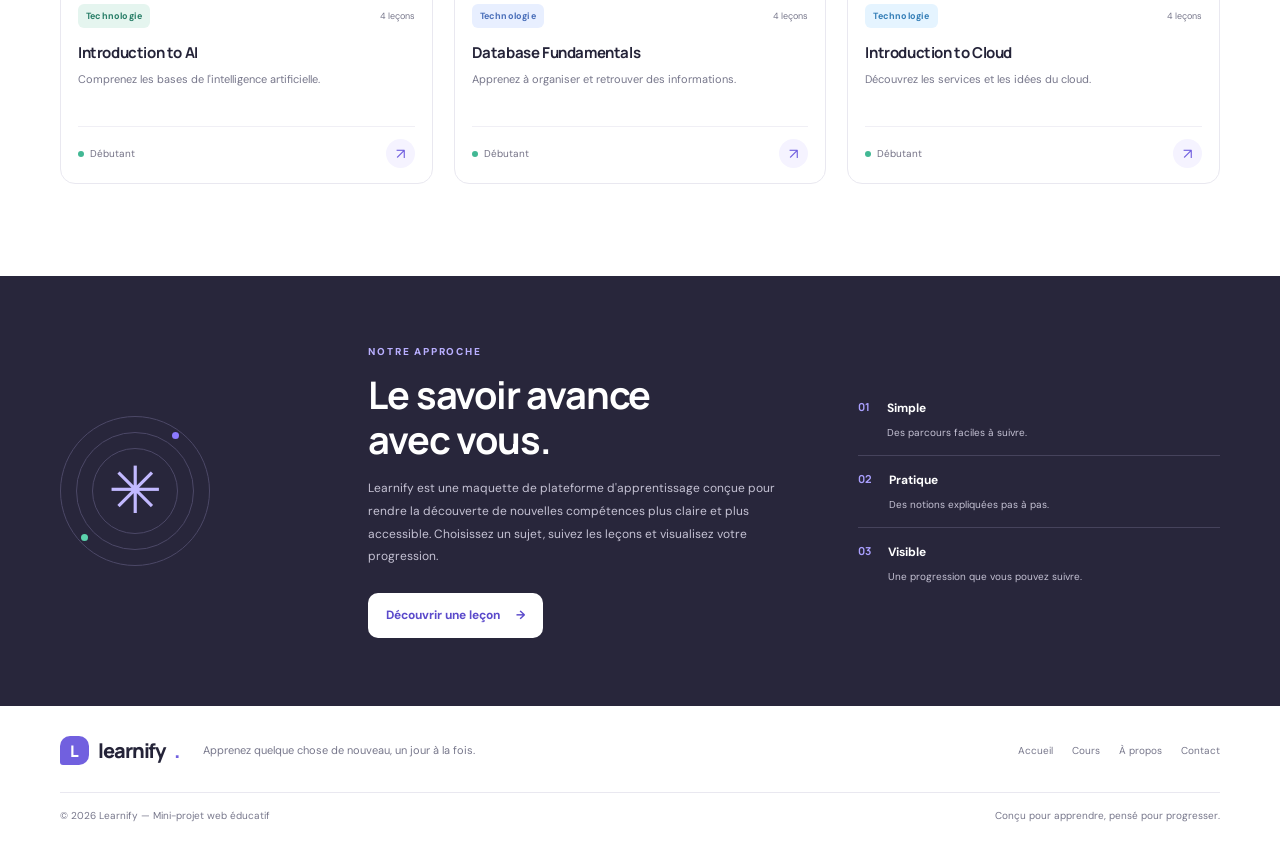
==== commit dfa5833a: "fix: remove non-functional search and filters from catalogue" ====
--- a/index.html
+++ b/index.html
@@ -61,15 +61,6 @@
         <div><div class="eyebrow">BIBLIOTHÈQUE</div><h2>Choisissez votre prochain cours<span class="brand-dot">.</span></h2><p>Explorez des sujets utiles et commencez par les bases.</p></div>
         <a class="text-link desktop-link" href="course.html">Voir un cours exemple ↗</a>
       </div>
-      <div class="course-tools">
-        <label class="search-box"><span>⌕</span><input type="search" id="course-search" placeholder="Rechercher un cours..." aria-label="Rechercher un cours"></label>
-        <div class="filter-list" aria-label="Filtrer par catégorie">
-          <button class="filter-button selected" data-category="Tous">Tous</button>
-          <button class="filter-button" data-category="Web">Web</button>
-          <button class="filter-button" data-category="Programmation">Programmation</button>
-          <button class="filter-button" data-category="Technologie">Technologie</button>
-        </div>
-      </div>
       <div class="course-grid">
         <article class="course-card">
           <a class="course-art art-web" href="course.html" aria-label="Ouvrir le cours HTML et CSS"><span class="art-label">WEB DESIGN</span><div class="browser-window"><div class="browser-bar"><i></i><i></i><i></i></div><div class="browser-content"><b>&lt;/&gt;</b><span></span><span></span><em></em></div></div><span class="art-orbit">01</span></a>
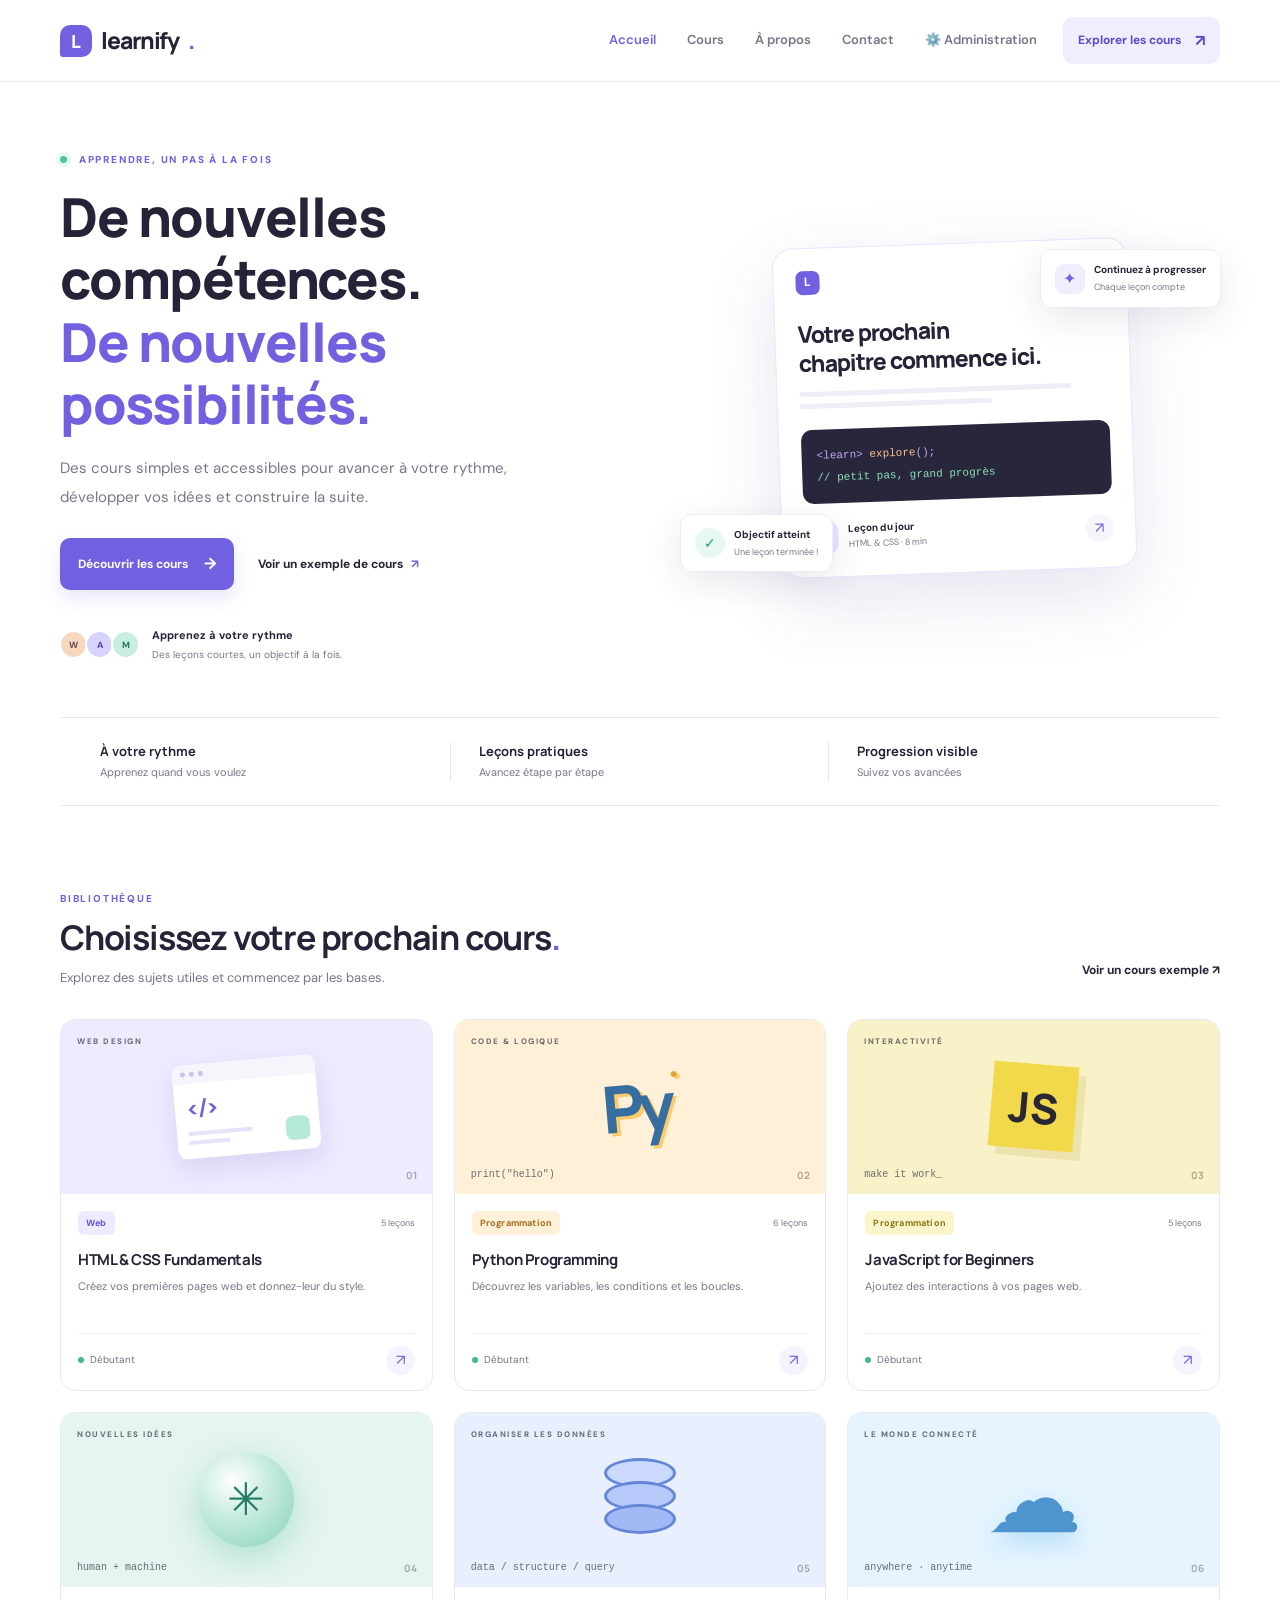
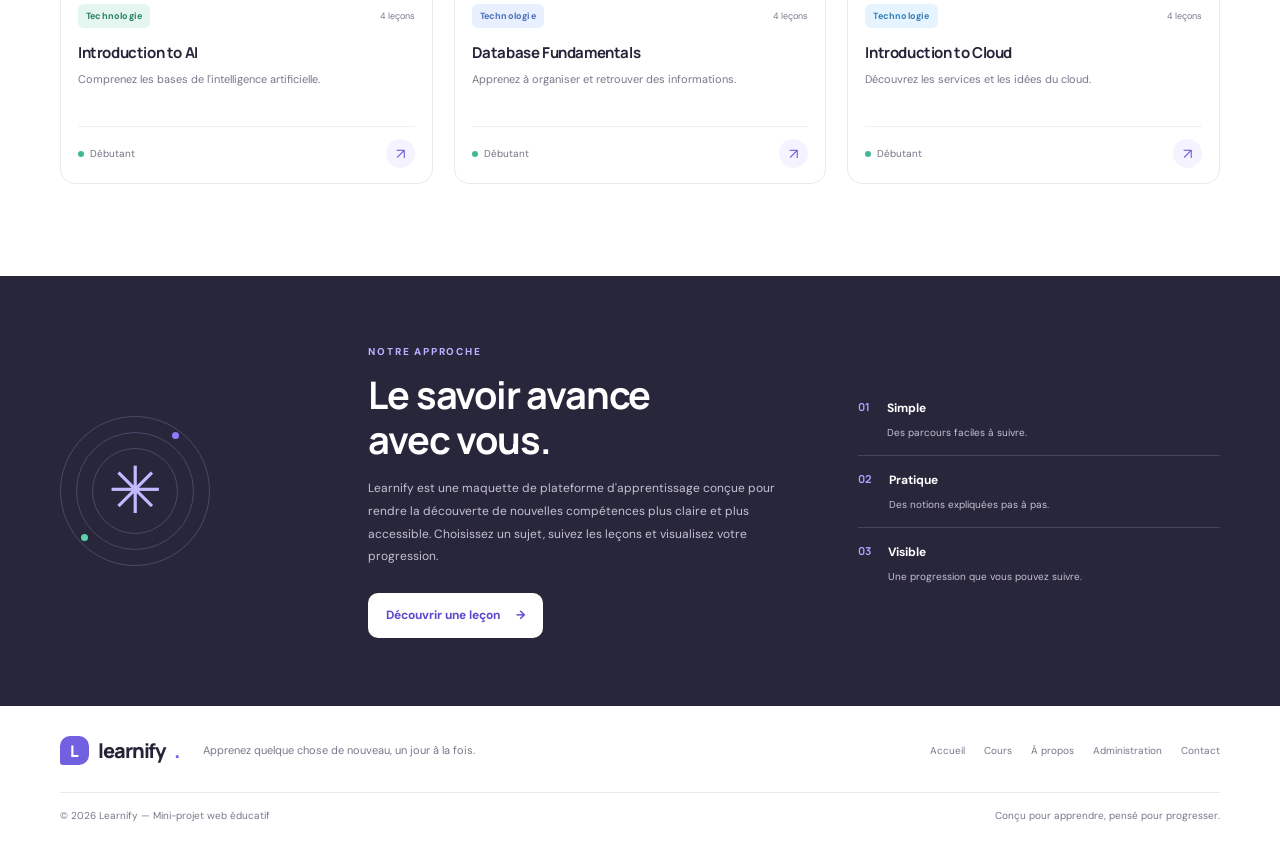
==== commit 9129fca1: "feat(spa): implement client-side router, progress tracker and interactive catalogue" ====
--- a/index.html
+++ b/index.html
@@ -19,6 +19,7 @@
         <a href="#courses">Cours</a>
         <a href="#about">À propos</a>
         <a href="#contact">Contact</a>
+        <a href="admin.html" class="admin-nav-button">⚙️ Administration</a>
       </nav>
       <a class="nav-cta" href="#courses">Explorer les cours <span>↗</span></a>
     </div>
@@ -92,6 +93,7 @@
     <section class="about-section" id="about"><div class="container about-inner"><div class="about-symbol"><span>✳</span><i></i><i></i></div><div><div class="eyebrow">NOTRE APPROCHE</div><h2>Le savoir avance<br>avec vous.</h2><p>Learnify est une maquette de plateforme d'apprentissage conçue pour rendre la découverte de nouvelles compétences plus claire et plus accessible. Choisissez un sujet, suivez les leçons et visualisez votre progression.</p><a class="button button-light" href="course.html">Découvrir une leçon <span>→</span></a></div><div class="about-points"><div><span>01</span><p><strong>Simple</strong><small>Des parcours faciles à suivre.</small></p></div><div><span>02</span><p><strong>Pratique</strong><small>Des notions expliquées pas à pas.</small></p></div><div><span>03</span><p><strong>Visible</strong><small>Une progression que vous pouvez suivre.</small></p></div></div></div></section>
   </main>
 
-  <footer class="site-footer" id="contact"><div class="container footer-main"><a class="brand brand-footer" href="index.html"><span class="brand-mark">L</span>learnify<span class="brand-dot">.</span></a><p>Apprenez quelque chose de nouveau, un jour à la fois.</p><div class="footer-links"><a href="index.html">Accueil</a><a href="#courses">Cours</a><a href="#about">À propos</a><a href="mailto:contact@learnify.example">Contact</a></div></div><div class="container footer-bottom"><span>© 2026 Learnify — Mini-projet web éducatif</span><span>Conçu pour apprendre, pensé pour progresser.</span></div></footer>
+  <footer class="site-footer" id="contact"><div class="container footer-main"><a class="brand brand-footer" href="index.html"><span class="brand-mark">L</span>learnify<span class="brand-dot">.</span></a><p>Apprenez quelque chose de nouveau, un jour à la fois.</p><div class="footer-links"><a href="index.html">Accueil</a><a href="#courses">Cours</a><a href="#about">À propos</a><a href="admin.html">Administration</a><a href="mailto:contact@learnify.example">Contact</a></div></div><div class="container footer-bottom"><span>© 2026 Learnify — Mini-projet web éducatif</span><span>Conçu pour apprendre, pensé pour progresser.</span></div></footer>
+  <script type="module" src="js/app.js"></script>
 </body>
 </html>
--- a/style.css
+++ b/style.css
@@ -263,7 +263,10 @@
 .sidebar-lesson.completed > i { color: #279b78; }
 .sidebar-lesson .sidebar-lesson-number { transition: .2s; }
 .lesson-sidebar > .back-link { display: inline-block; margin-top: 17px; }
-
+/* Barres de progression */
+.progress-track { height: 6px; background: var(--line); border-radius: 6px; overflow: hidden; }
+.progress-track span { display: block; width: 0; height: 100%; background: var(--purple); border-radius: 6px; transition: width .3s ease; }
+.progress-message { margin: 9px 0 0; color: var(--muted); font-size: 10px; line-height: 1.6; }
 @media (max-width: 900px) {
   .container { width: min(100% - 36px, 760px); }
   .main-nav { gap: 17px; }
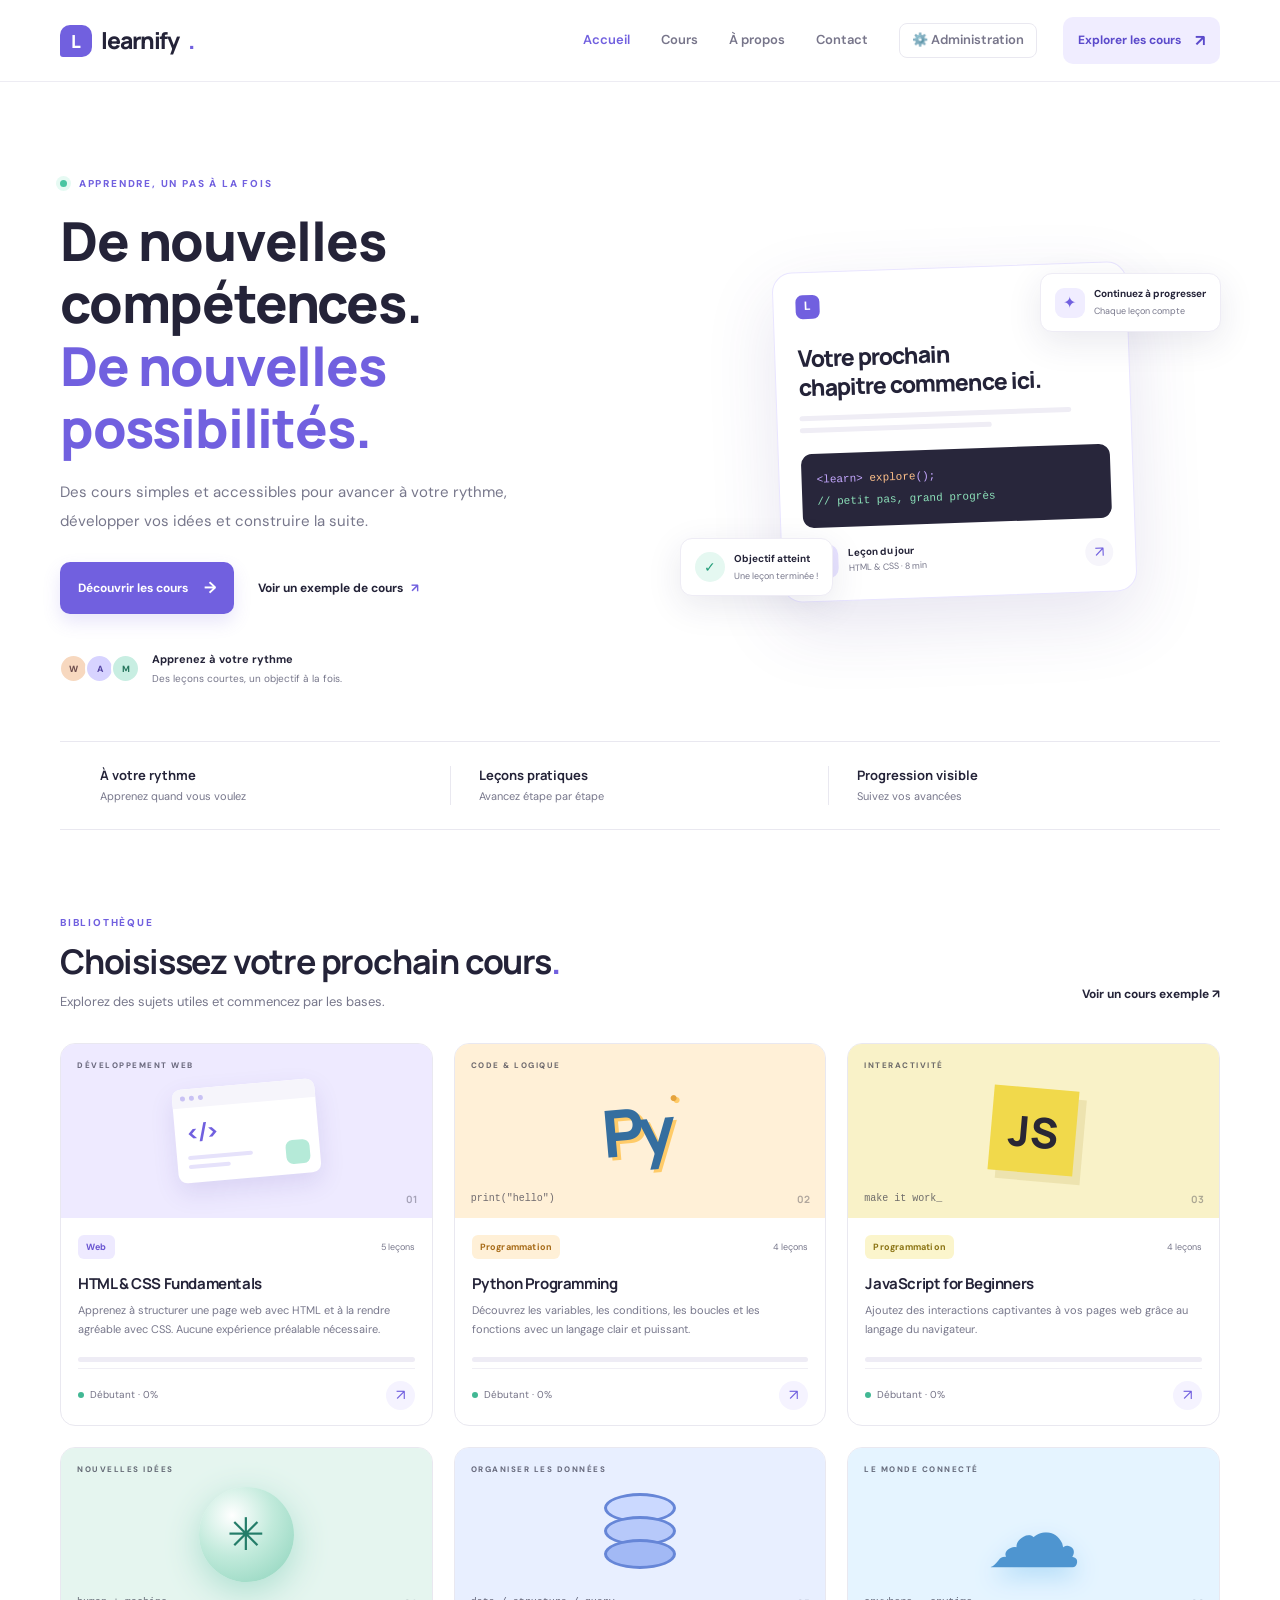
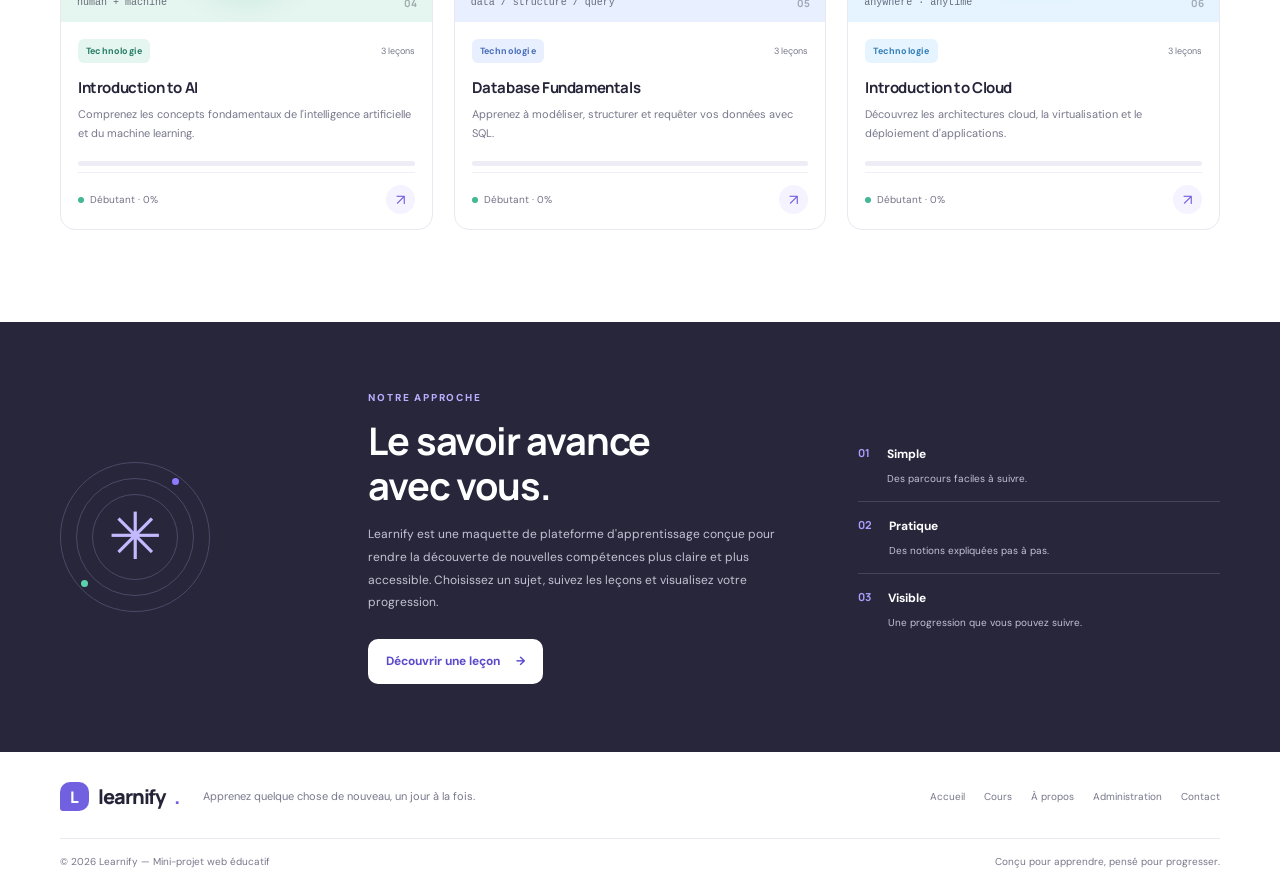
==== commit e8a69a9e: "refactor: build catalogue cards and resume banner from data" ====
--- a/index.html
+++ b/index.html
@@ -26,6 +26,8 @@
   </header>
 
   <main>
+    <div id="resume" class="resume-banner container"></div>
+
     <section class="hero container">
       <div class="hero-copy">
         <div class="eyebrow"><span class="eyebrow-dot"></span> APPRENDRE, UN PAS À LA FOIS</div>
@@ -62,32 +64,7 @@
         <div><div class="eyebrow">BIBLIOTHÈQUE</div><h2>Choisissez votre prochain cours<span class="brand-dot">.</span></h2><p>Explorez des sujets utiles et commencez par les bases.</p></div>
         <a class="text-link desktop-link" href="course.html">Voir un cours exemple ↗</a>
       </div>
-      <div class="course-grid">
-        <article class="course-card">
-          <a class="course-art art-web" href="course.html" aria-label="Ouvrir le cours HTML et CSS"><span class="art-label">WEB DESIGN</span><div class="browser-window"><div class="browser-bar"><i></i><i></i><i></i></div><div class="browser-content"><b>&lt;/&gt;</b><span></span><span></span><em></em></div></div><span class="art-orbit">01</span></a>
-          <div class="course-info"><div class="course-meta"><span class="tag tag-web">Web</span><span>5 leçons</span></div><h3><a href="course.html">HTML & CSS Fundamentals</a></h3><p>Créez vos premières pages web et donnez-leur du style.</p><div class="course-bottom"><span class="level"><i></i> Débutant</span><a href="course.html" class="round-link" aria-label="Voir le cours">↗</a></div></div>
-        </article>
-        <article class="course-card" >
-          <a class="course-art art-python" href="course.html" aria-label="Ouvrir le cours Python"><span class="art-label">CODE & LOGIQUE</span><div class="python-mark">Py<span>•</span></div><div class="art-caption">print("hello")</div><span class="art-orbit">02</span></a>
-          <div class="course-info"><div class="course-meta"><span class="tag tag-python">Programmation</span><span>6 leçons</span></div><h3><a href="course.html">Python Programming</a></h3><p>Découvrez les variables, les conditions et les boucles.</p><div class="course-bottom"><span class="level"><i></i> Débutant</span><a href="course.html" class="round-link" aria-label="Voir le cours">↗</a></div></div>
-        </article>
-        <article class="course-card" >
-          <a class="course-art art-js" href="course.html" aria-label="Ouvrir le cours JavaScript"><span class="art-label">INTERACTIVITÉ</span><div class="js-tile">JS</div><div class="art-caption">make it work_</div><span class="art-orbit">03</span></a>
-          <div class="course-info"><div class="course-meta"><span class="tag tag-js">Programmation</span><span>5 leçons</span></div><h3><a href="course.html">JavaScript for Beginners</a></h3><p>Ajoutez des interactions à vos pages web.</p><div class="course-bottom"><span class="level"><i></i> Débutant</span><a href="course.html" class="round-link" aria-label="Voir le cours">↗</a></div></div>
-        </article>
-        <article class="course-card" >
-          <a class="course-art art-ai" href="course.html" aria-label="Ouvrir le cours Intelligence artificielle"><span class="art-label">NOUVELLES IDÉES</span><div class="ai-orb"><span>✳</span></div><div class="art-caption">human + machine</div><span class="art-orbit">04</span></a>
-          <div class="course-info"><div class="course-meta"><span class="tag tag-ai">Technologie</span><span>4 leçons</span></div><h3><a href="course.html">Introduction to AI</a></h3><p>Comprenez les bases de l'intelligence artificielle.</p><div class="course-bottom"><span class="level"><i></i> Débutant</span><a href="course.html" class="round-link" aria-label="Voir le cours">↗</a></div></div>
-        </article>
-        <article class="course-card" >
-          <a class="course-art art-db" href="course.html" aria-label="Ouvrir le cours bases de données"><span class="art-label">ORGANISER LES DONNÉES</span><div class="database-icon"><i></i><i></i><i></i></div><div class="art-caption">data / structure / query</div><span class="art-orbit">05</span></a>
-          <div class="course-info"><div class="course-meta"><span class="tag tag-db">Technologie</span><span>4 leçons</span></div><h3><a href="course.html">Database Fundamentals</a></h3><p>Apprenez à organiser et retrouver des informations.</p><div class="course-bottom"><span class="level"><i></i> Débutant</span><a href="course.html" class="round-link" aria-label="Voir le cours">↗</a></div></div>
-        </article>
-        <article class="course-card" >
-          <a class="course-art art-cloud" href="course.html" aria-label="Ouvrir le cours Cloud Computing"><span class="art-label">LE MONDE CONNECTÉ</span><div class="cloud-shape">☁</div><div class="art-caption">anywhere · anytime</div><span class="art-orbit">06</span></a>
-          <div class="course-info"><div class="course-meta"><span class="tag tag-cloud">Technologie</span><span>4 leçons</span></div><h3><a href="course.html">Introduction to Cloud</a></h3><p>Découvrez les services et les idées du cloud.</p><div class="course-bottom"><span class="level"><i></i> Débutant</span><a href="course.html" class="round-link" aria-label="Voir le cours">↗</a></div></div>
-        </article>
-      </div>
+      <div class="course-grid" id="course-grid"></div>
     </section>
 
     <section class="about-section" id="about"><div class="container about-inner"><div class="about-symbol"><span>✳</span><i></i><i></i></div><div><div class="eyebrow">NOTRE APPROCHE</div><h2>Le savoir avance<br>avec vous.</h2><p>Learnify est une maquette de plateforme d'apprentissage conçue pour rendre la découverte de nouvelles compétences plus claire et plus accessible. Choisissez un sujet, suivez les leçons et visualisez votre progression.</p><a class="button button-light" href="course.html">Découvrir une leçon <span>→</span></a></div><div class="about-points"><div><span>01</span><p><strong>Simple</strong><small>Des parcours faciles à suivre.</small></p></div><div><span>02</span><p><strong>Pratique</strong><small>Des notions expliquées pas à pas.</small></p></div><div><span>03</span><p><strong>Visible</strong><small>Une progression que vous pouvez suivre.</small></p></div></div></div></section>
--- a/style.css
+++ b/style.css
@@ -343,6 +343,584 @@
   .lesson-actions { flex-direction: column; }
   .lesson-actions .button { width: 100%; }
 }
+
+/* ==========================================================================
+   ENRICHISSEMENTS LMS (JAVASCRIPT PHASE)
+   ========================================================================== */
+
+/* Bannière de reprise de cours */
+.resume-banner { margin: 24px auto 10px; }
+.resume-inner { display: flex; align-items: center; gap: 20px; background: linear-gradient(135deg, #f5f3ff 0%, #ede8ff 100%); border: 1px solid #dfd7ff; border-radius: 16px; padding: 20px 26px; box-shadow: 0 10px 28px rgba(113,96,223,.08); }
+.resume-icon { width: 44px; height: 44px; display: grid; place-items: center; border-radius: 12px; background: var(--purple); color: white; font-size: 20px; flex-shrink: 0; }
+.resume-text { flex: 1; min-width: 0; }
+.resume-eyebrow { font-size: 10px; font-weight: 800; color: var(--purple-dark); letter-spacing: 1.2px; display: block; margin-bottom: 3px; }
+.resume-text h3 { margin: 0 0 3px; font-size: 17px; font-weight: 700; color: var(--ink); }
+.resume-text p { margin: 0; font-size: 12px; color: var(--muted); }
+.resume-action { flex-shrink: 0; }
+
+/* Filtres de catégorie du catalogue */
+.catalogue-filter-bar { display: flex; align-items: center; gap: 10px; margin-top: 22px; flex-wrap: wrap; }
+.filter-chip { background: #f6f5fb; border: 1px solid var(--line); border-radius: 20px; padding: 8px 16px; font-size: 12px; font-weight: 600; color: var(--muted); cursor: pointer; transition: all .2s; }
+.filter-chip:hover { color: var(--ink); border-color: #d1cde8; }
+.filter-chip.active { background: var(--purple); color: white; border-color: var(--purple); box-shadow: 0 4px 12px rgba(113,96,223,.2); }
+
+/* Badges de statut sur cartes de cours */
+.course-art .status-badge { position: absolute; top: 12px; right: 14px; padding: 4px 9px; border-radius: 6px; font-size: 9px; font-weight: 800; letter-spacing: .4px; text-transform: uppercase; z-index: 2; }
+.status-done { background: #e5f8f1; color: #1f8a6b; border: 1px solid #b7eedc; }
+.status-progress { background: #f0edff; color: var(--purple); border: 1px solid #d5ceff; }
+.status-new { background: rgba(255,255,255,.9); color: var(--muted); border: 1px solid var(--line); }
+
+.card-progress-bar { height: 5px; background: #eeecf5; border-radius: 4px; overflow: hidden; margin: 12px 0 6px; }
+.card-progress-bar span { display: block; height: 100%; background: var(--purple); border-radius: 4px; transition: width .3s ease; }
+
+.art-center-display { font-size: 38px; color: rgba(113,96,223,.25); font-weight: 900; }
+
+/* Marqueurs vidéo de progression (Bonus 1) */
+.video-markers-panel { margin-top: 14px; background: #faf9fd; border: 1px solid #eeebf7; border-radius: 13px; padding: 14px 18px; }
+.markers-heading { display: flex; align-items: center; justify-content: space-between; gap: 10px; margin-bottom: 11px; }
+.markers-badge { font-size: 10px; font-weight: 800; color: var(--purple); letter-spacing: 1.1px; }
+.markers-heading small { color: var(--muted); font-size: 11px; }
+.markers-timeline-bar { display: flex; align-items: center; gap: 8px; flex-wrap: wrap; }
+.marker-chip { display: inline-flex; align-items: center; gap: 8px; background: white; border: 1px solid var(--line); border-radius: 9px; padding: 6px 12px; font-size: 11px; cursor: pointer; transition: all .2s; }
+.marker-chip:hover { border-color: var(--purple); color: var(--purple); }
+.marker-chip.active { background: var(--purple-pale); border-color: var(--purple); color: var(--purple-dark); font-weight: 700; }
+.marker-time { font-family: "Courier New", monospace; font-weight: 800; font-size: 10px; color: var(--purple); }
+.marker-active-note { margin-top: 10px; font-size: 11px; color: var(--muted); }
+.marker-active-note strong { color: var(--ink); }
+
+/* Section Quiz Interactif (Obligatoire 4) */
+.lesson-quiz-section { margin-top: 36px; padding: 28px 24px; background: white; border: 1px solid var(--line); border-radius: 16px; box-shadow: 0 10px 30px rgba(45,35,90,.04); }
+.quiz-header { display: flex; align-items: flex-start; justify-content: space-between; gap: 15px; margin-bottom: 22px; }
+.quiz-header h2 { font-size: 21px; margin: 4px 0 6px; }
+.quiz-header p { margin: 0; font-size: 12px; color: var(--muted); }
+.quiz-badge { padding: 6px 12px; background: var(--soft); border: 1px solid var(--line); border-radius: 8px; font-size: 11px; color: var(--muted); }
+.quiz-badge strong { color: var(--purple); }
+
+.quiz-questions-list { display: grid; gap: 20px; }
+.quiz-card { border: 1px solid #eeebf7; border-radius: 12px; padding: 18px 20px; background: #fdfdfe; margin: 0; transition: border-color .2s; }
+.quiz-card.answered-correct { border-color: #36a985; background: #f7fdfb; }
+.quiz-card.answered-wrong { border-color: #e06060; background: #fffbfb; }
+.quiz-question-title { padding: 0 6px; font-size: 13px; color: var(--ink); }
+.question-number { display: inline-block; background: var(--purple-pale); color: var(--purple-dark); font-weight: 800; font-size: 9px; padding: 3px 8px; border-radius: 5px; margin-right: 8px; letter-spacing: .5px; }
+
+.quiz-options { display: grid; gap: 9px; margin-top: 13px; }
+.quiz-option-label { display: flex; align-items: center; gap: 11px; padding: 10px 14px; background: white; border: 1px solid var(--line); border-radius: 9px; font-size: 12px; cursor: pointer; transition: background .15s, border-color .15s; }
+.quiz-option-label:hover { border-color: #c9c3ee; background: #faf9fe; }
+.quiz-option-label input[type="radio"] { margin: 0; width: 16px; height: 16px; accent-color: var(--purple); }
+.opt-text { flex: 1; }
+
+.quiz-feedback { margin-top: 13px; padding: 11px 14px; border-radius: 8px; font-size: 11px; line-height: 1.6; }
+.feedback-success { background: #e5f8f1; color: #1d7c60; border: 1px solid #b4ecd9; }
+.feedback-error { background: #fdf0f0; color: #b33939; border: 1px solid #f9d1d1; }
+.feedback-warning { background: #fffbe8; color: #9c730e; border: 1px solid #fae8a8; }
+
+.quiz-actions { display: flex; gap: 14px; margin-top: 20px; align-items: center; }
+.quiz-result-banner { margin-top: 18px; padding: 16px 20px; border-radius: 12px; display: flex; align-items: center; gap: 14px; }
+.banner-success { background: #e8f9f2; border: 1px solid #abe9d2; color: #166850; }
+.banner-warning { background: #fff8e6; border: 1px solid #ffe3a3; color: #875e03; }
+.result-icon { font-size: 26px; }
+.result-text strong { display: block; font-size: 13px; margin-bottom: 2px; }
+.result-text p { margin: 0; font-size: 11px; }
+
+/* Panneau de progression cours */
+.course-progress-widget { margin: 15px 0 17px; padding: 13px 15px; background: white; border: 1px solid var(--line); border-radius: 10px; }
+.progress-info-row { display: flex; justify-content: space-between; font-size: 11px; color: var(--muted); }
+.progress-info-row strong { color: var(--purple); }
+.course-progress-widget .progress-track { margin: 8px 0; }
+.progress-details { font-size: 10px; color: var(--muted); }
+
+/* Administration & Modale (Bonus 2) */
+/* Administration & Modale (Bonus 2) */
+.admin-nav-button { background: transparent; border: 1px solid var(--line); border-radius: 8px; padding: 6px 12px; font-size: 12px; font-weight: 600; color: var(--muted); cursor: pointer; transition: all .2s; }
+.admin-nav-button:hover { background: var(--purple-pale); color: var(--purple); border-color: var(--purple); }
+
+/* Artwork pour cours personnalisés (administrés) & Miniatures */
+.custom-art-mark { display: grid; place-items: center; width: 80px; height: 80px; border-radius: 18px; background: linear-gradient(135deg, var(--purple) 0%, #9b87f7 100%); color: white; font: 800 28px/1 "Manrope", sans-serif; box-shadow: 0 10px 28px rgba(113,96,223,.22); transform: rotate(-4deg); }
+
+.course-thumb-img {
+  position: absolute;
+  inset: 0;
+  width: 100%;
+  height: 100%;
+  object-fit: cover;
+  border-radius: inherit;
+  z-index: 1;
+  transition: transform .4s ease;
+}
+.course-card:hover .course-thumb-img {
+  transform: scale(1.05);
+}
+.course-art:has(.course-thumb-img)::after {
+  content: "";
+  position: absolute;
+  inset: 0;
+  background: linear-gradient(180deg, rgba(16,14,35,0.2) 0%, rgba(16,14,35,0.7) 100%);
+  border-radius: inherit;
+  z-index: 2;
+}
+.course-art:has(.course-thumb-img) .art-label,
+.course-art:has(.course-thumb-img) .art-orbit,
+.course-art:has(.course-thumb-img) .status-badge {
+  z-index: 3;
+}
+
+/* Modale d'administration */
+.admin-modal-backdrop { position: fixed; inset: 0; background: rgba(36,35,56,.55); backdrop-filter: blur(6px); z-index: 100; display: flex; align-items: center; justify-content: center; padding: 20px; }
+.admin-modal-card { width: min(840px, 100%); max-height: 90vh; overflow-y: auto; background: white; border-radius: 18px; box-shadow: 0 25px 60px rgba(25,20,60,.25); padding: 28px; }
+.admin-modal-header { display: flex; align-items: flex-start; justify-content: space-between; gap: 15px; margin-bottom: 20px; border-bottom: 1px solid var(--line); padding-bottom: 16px; }
+.admin-modal-header h2 { font-size: 22px; margin: 4px 0 0; }
+.btn-close-modal { width: 32px; height: 32px; display: grid; place-items: center; border-radius: 50%; border: 1px solid var(--line); background: white; cursor: pointer; font-size: 14px; color: var(--muted); transition: all .2s; }
+.btn-close-modal:hover { background: #f5f3ff; color: var(--purple); }
+
+.admin-tabs { display: flex; gap: 10px; margin-bottom: 22px; border-bottom: 1px solid var(--line); }
+.admin-tab { background: transparent; border: 0; border-bottom: 2px solid transparent; padding: 9px 15px; font-size: 12px; font-weight: 700; color: var(--muted); cursor: pointer; transition: all .2s; }
+.admin-tab.active { color: var(--purple); border-bottom-color: var(--purple); }
+
+/* Formulaire d'administration */
+.admin-form { display: grid; gap: 16px; }
+.form-row-2 { display: grid; grid-template-columns: 1fr 1fr; gap: 14px; }
+.form-row-3 { display: grid; grid-template-columns: 1fr 1fr 1fr; gap: 12px; }
+.form-group label { display: block; font-size: 11px; font-weight: 700; margin-bottom: 5px; color: var(--ink); }
+.form-group input, .form-group select, .form-group textarea { width: 100%; border: 1px solid var(--line); border-radius: 8px; padding: 9px 12px; font-size: 12px; background: #faf9fd; outline: none; transition: border-color .2s; font-family: inherit; }
+.form-group input:focus, .form-group select:focus, .form-group textarea:focus { border-color: var(--purple); background: white; }
+.form-group textarea { resize: vertical; min-height: 60px; }
+.form-help { font-size: 10px; color: var(--muted); margin-top: 4px; display: block; }
+
+/* Bannière de Mode Édition */
+.admin-edit-mode-banner {
+  background: #f0edfe;
+  border: 1px solid #d4cbfa;
+  border-radius: 10px;
+  padding: 12px 16px;
+  display: flex;
+  align-items: center;
+  justify-content: space-between;
+  gap: 12px;
+  margin-bottom: 16px;
+}
+.admin-edit-mode-banner strong { color: var(--purple); font-size: 13px; }
+.admin-edit-mode-banner p { margin: 2px 0 0; font-size: 11px; color: var(--ink); }
+.btn-cancel-edit {
+  background: white;
+  border: 1px solid var(--line);
+  padding: 6px 12px;
+  border-radius: 6px;
+  font-size: 11px;
+  font-weight: 700;
+  cursor: pointer;
+  color: var(--ink);
+  transition: all .2s;
+}
+.btn-cancel-edit:hover { background: #fdf5f5; border-color: #f7c5c5; color: #c43232; }
+
+/* Section Miniature (Thumbnail) */
+.admin-thumb-section {
+  background: #fdfcff;
+  border: 1px dashed var(--line);
+  border-radius: 12px;
+  padding: 16px;
+  display: grid;
+  gap: 12px;
+}
+.admin-thumb-controls {
+  display: flex;
+  align-items: center;
+  gap: 16px;
+  flex-wrap: wrap;
+}
+.thumb-preview-box {
+  width: 120px;
+  height: 75px;
+  border-radius: 8px;
+  border: 1px solid var(--line);
+  background: #f3f2f8;
+  overflow: hidden;
+  position: relative;
+  display: grid;
+  place-items: center;
+  flex-shrink: 0;
+}
+.thumb-preview-img {
+  width: 100%;
+  height: 100%;
+  object-fit: cover;
+  display: block;
+}
+.thumb-preview-empty {
+  font-size: 10px;
+  color: var(--muted);
+  text-align: center;
+  padding: 4px;
+}
+.thumb-inputs-wrap {
+  flex: 1;
+  min-width: 200px;
+  display: grid;
+  gap: 8px;
+}
+
+/* Constructeur Dynamique de Leçons / Sous-cours */
+.lessons-builder-section {
+  border: 1px solid var(--line);
+  border-radius: 14px;
+  background: #fcfbfe;
+  padding: 18px;
+  display: grid;
+  gap: 14px;
+}
+.lessons-builder-header {
+  display: flex;
+  align-items: center;
+  justify-content: space-between;
+  flex-wrap: wrap;
+  gap: 10px;
+  border-bottom: 1px solid var(--line);
+  padding-bottom: 12px;
+}
+.lessons-builder-header h3 {
+  font-size: 15px;
+  margin: 0;
+  display: flex;
+  align-items: center;
+  gap: 8px;
+}
+.btn-add-lesson {
+  background: var(--purple-pale);
+  color: var(--purple);
+  border: 1px solid var(--purple);
+  padding: 6px 14px;
+  border-radius: 8px;
+  font-size: 11px;
+  font-weight: 700;
+  cursor: pointer;
+  transition: all .2s;
+  display: inline-flex;
+  align-items: center;
+  gap: 6px;
+}
+.btn-add-lesson:hover { background: var(--purple); color: white; }
+
+.lessons-list-container {
+  display: grid;
+  gap: 14px;
+}
+
+.lesson-card-item {
+  border: 1px solid var(--line);
+  border-radius: 10px;
+  background: white;
+  box-shadow: 0 2px 6px rgba(0,0,0,.03);
+  overflow: hidden;
+  transition: border-color .2s;
+}
+.lesson-card-item:focus-within {
+  border-color: var(--purple);
+}
+.lesson-card-header {
+  background: #f8f7fc;
+  padding: 10px 14px;
+  display: flex;
+  align-items: center;
+  justify-content: space-between;
+  border-bottom: 1px solid var(--line);
+}
+.lesson-card-title-group {
+  display: flex;
+  align-items: center;
+  gap: 10px;
+}
+.lesson-badge-number {
+  background: var(--purple);
+  color: white;
+  font-size: 10px;
+  font-weight: 800;
+  padding: 2px 8px;
+  border-radius: 10px;
+  letter-spacing: .5px;
+}
+.lesson-card-header h4 {
+  margin: 0;
+  font-size: 13px;
+  color: var(--ink);
+}
+.btn-delete-lesson {
+  background: transparent;
+  border: 1px solid transparent;
+  color: #c43232;
+  padding: 4px 8px;
+  border-radius: 6px;
+  font-size: 11px;
+  cursor: pointer;
+  transition: all .2s;
+}
+.btn-delete-lesson:hover {
+  background: #fee;
+  border-color: #fcc;
+}
+.lesson-card-body {
+  padding: 14px;
+  display: grid;
+  gap: 12px;
+}
+
+/* Constructeur de Marqueurs Vidéo */
+.markers-builder-box {
+  background: #faf9fd;
+  border: 1px dashed var(--line);
+  border-radius: 8px;
+  padding: 12px;
+  display: grid;
+  gap: 8px;
+}
+.markers-builder-header {
+  display: flex;
+  align-items: center;
+  justify-content: space-between;
+}
+.markers-builder-header span {
+  font-size: 11px;
+  font-weight: 700;
+  color: var(--muted);
+}
+.marker-row-item {
+  display: flex;
+  align-items: center;
+  gap: 8px;
+}
+.marker-time-input {
+  width: 90px !important;
+  font-family: monospace;
+  text-align: center;
+}
+.btn-remove-item {
+  background: transparent;
+  border: 0;
+  color: #c43232;
+  cursor: pointer;
+  font-size: 13px;
+  padding: 4px 6px;
+  border-radius: 4px;
+}
+.btn-remove-item:hover { background: #fee; }
+.btn-add-inline {
+  background: white;
+  border: 1px solid var(--line);
+  color: var(--ink);
+  font-size: 10px;
+  font-weight: 700;
+  padding: 4px 8px;
+  border-radius: 6px;
+  cursor: pointer;
+  transition: all .2s;
+}
+.btn-add-inline:hover { background: #f0edfe; color: var(--purple); border-color: var(--purple); }
+
+/* Constructeur de Quiz par Leçon */
+.lesson-quiz-builder {
+  background: #fbfbfe;
+  border: 1px solid #e7e4f5;
+  border-radius: 8px;
+  padding: 12px;
+  display: grid;
+  gap: 10px;
+}
+.lesson-quiz-builder-header {
+  display: flex;
+  align-items: center;
+  justify-content: space-between;
+}
+.lesson-quiz-builder-header h5 {
+  margin: 0;
+  font-size: 12px;
+  color: var(--purple);
+  font-weight: 800;
+  letter-spacing: .4px;
+}
+.quiz-questions-editor-list {
+  display: grid;
+  gap: 12px;
+}
+.quiz-question-editor-card {
+  background: white;
+  border: 1px solid var(--line);
+  border-radius: 8px;
+  padding: 12px;
+  display: grid;
+  gap: 8px;
+}
+.quiz-question-card-top {
+  display: flex;
+  align-items: center;
+  justify-content: space-between;
+  font-size: 11px;
+  font-weight: 700;
+  color: var(--ink);
+}
+.quiz-options-editor {
+  display: grid;
+  gap: 6px;
+}
+.quiz-opt-row {
+  display: flex;
+  align-items: center;
+  gap: 8px;
+}
+.quiz-opt-radio {
+  accent-color: var(--purple);
+  width: auto !important;
+  cursor: pointer;
+}
+
+/* Actions et Feedback */
+.admin-form-actions {
+  display: flex;
+  gap: 12px;
+  align-items: center;
+  flex-wrap: wrap;
+  margin-top: 10px;
+}
+.admin-feedback {
+  padding: 12px 16px;
+  border-radius: 8px;
+  font-size: 12px;
+  font-weight: 600;
+  margin-top: 10px;
+}
+.feedback-success { background: #ebfbee; color: #1e7e34; border: 1px solid #b7eb8f; }
+.feedback-error { background: #fff1f0; color: #cf1322; border: 1px solid #ffa39e; }
+
+/* Tableau d'Administration */
+.admin-courses-table-wrap { overflow-x: auto; border: 1px solid var(--line); border-radius: 10px; margin-bottom: 20px; }
+.admin-courses-table { width: 100%; border-collapse: collapse; font-size: 12px; }
+.admin-courses-table th, .admin-courses-table td { padding: 12px 14px; text-align: left; border-bottom: 1px solid var(--line); vertical-align: middle; }
+.admin-courses-table th { background: #f8f7fc; font-weight: 700; color: var(--muted); font-size: 10px; text-transform: uppercase; letter-spacing: .5px; }
+
+.admin-table-thumb {
+  width: 48px;
+  height: 34px;
+  border-radius: 6px;
+  object-fit: cover;
+  display: block;
+  background: #f0edfe;
+  border: 1px solid var(--line);
+}
+.admin-table-thumb-fallback {
+  width: 48px;
+  height: 34px;
+  border-radius: 6px;
+  display: grid;
+  place-items: center;
+  background: linear-gradient(135deg, var(--purple) 0%, #9b87f7 100%);
+  color: white;
+  font-weight: 800;
+  font-size: 11px;
+}
+
+.admin-actions-cell {
+  display: flex;
+  align-items: center;
+  gap: 6px;
+  flex-wrap: nowrap;
+}
+.btn-edit-course {
+  background: #f0edfe;
+  border: 1px solid #d4cbfa;
+  color: var(--purple);
+  padding: 5px 10px;
+  border-radius: 6px;
+  font-size: 11px;
+  cursor: pointer;
+  font-weight: 700;
+  transition: all .2s;
+  text-decoration: none;
+  display: inline-flex;
+  align-items: center;
+  gap: 4px;
+}
+.btn-edit-course:hover { background: var(--purple); color: white; }
+
+.btn-view-course {
+  background: white;
+  border: 1px solid var(--line);
+  color: var(--ink);
+  padding: 5px 10px;
+  border-radius: 6px;
+  font-size: 11px;
+  cursor: pointer;
+  font-weight: 600;
+  transition: all .2s;
+  text-decoration: none;
+  display: inline-flex;
+  align-items: center;
+}
+.btn-view-course:hover { background: #f5f4fa; }
+
+.btn-delete-course {
+  background: #fff2f2;
+  border: 1px solid #f9d1d1;
+  color: #c43232;
+  padding: 5px 10px;
+  border-radius: 6px;
+  font-size: 11px;
+  cursor: pointer;
+  font-weight: 600;
+  transition: all .2s;
+}
+.btn-delete-course:hover { background: #fee4e4; }
+
+.admin-danger-zone { padding: 16px; background: #fffbfb; border: 1px solid #fae1e1; border-radius: 10px; }
+.admin-danger-zone h4 { margin: 0 0 4px; font-size: 12px; color: #a92828; }
+.admin-danger-zone p { margin: 0 0 10px; font-size: 11px; color: var(--muted); }
+.btn-danger { border-color: #f6c8c8; color: #be2828; }
+.btn-danger:hover { background: #fce8e8; }
+
+.admin-page-hero { padding: 15px 0 25px; }
+.admin-page-hero h1 { font-size: clamp(28px, 3.5vw, 40px); margin: 8px 0 10px; }
+.admin-page-hero p { color: var(--muted); font-size: 14px; max-width: 620px; }
+.admin-page-layout { display: grid; grid-template-columns: 1.15fr 0.85fr; gap: 24px; align-items: start; margin-top: 15px; }
+.admin-panel-box { padding: 25px; }
+
+/* Stats Badges */
+.admin-stats-summary {
+  display: grid;
+  grid-template-columns: repeat(auto-fit, minmax(110px, 1fr));
+  gap: 10px;
+  margin-bottom: 20px;
+}
+.admin-stat-card {
+  background: #f8f7fc;
+  border: 1px solid var(--line);
+  border-radius: 10px;
+  padding: 12px;
+  text-align: center;
+}
+.admin-stat-card strong {
+  display: block;
+  font-size: 20px;
+  font-weight: 800;
+  color: var(--purple);
+}
+.admin-stat-card span {
+  font-size: 10px;
+  text-transform: uppercase;
+  letter-spacing: .5px;
+  color: var(--muted);
+  font-weight: 700;
+}
+
+@media (max-width: 1024px) {
+  .admin-page-layout { grid-template-columns: 1fr; }
+}
+
+@media (max-width: 650px) {
+  .resume-inner { flex-direction: column; align-items: flex-start; gap: 14px; }
+  .form-row-2, .form-row-3 { grid-template-columns: 1fr; }
+  .catalogue-filter-bar { gap: 6px; }
+  .admin-thumb-controls { flex-direction: column; align-items: flex-start; }
+}
+
 @media (prefers-reduced-motion: reduce) {
   *, *::before, *::after { scroll-behavior: auto !important; transition-duration: .01ms !important; animation-duration: .01ms !important; }
 }
+
+
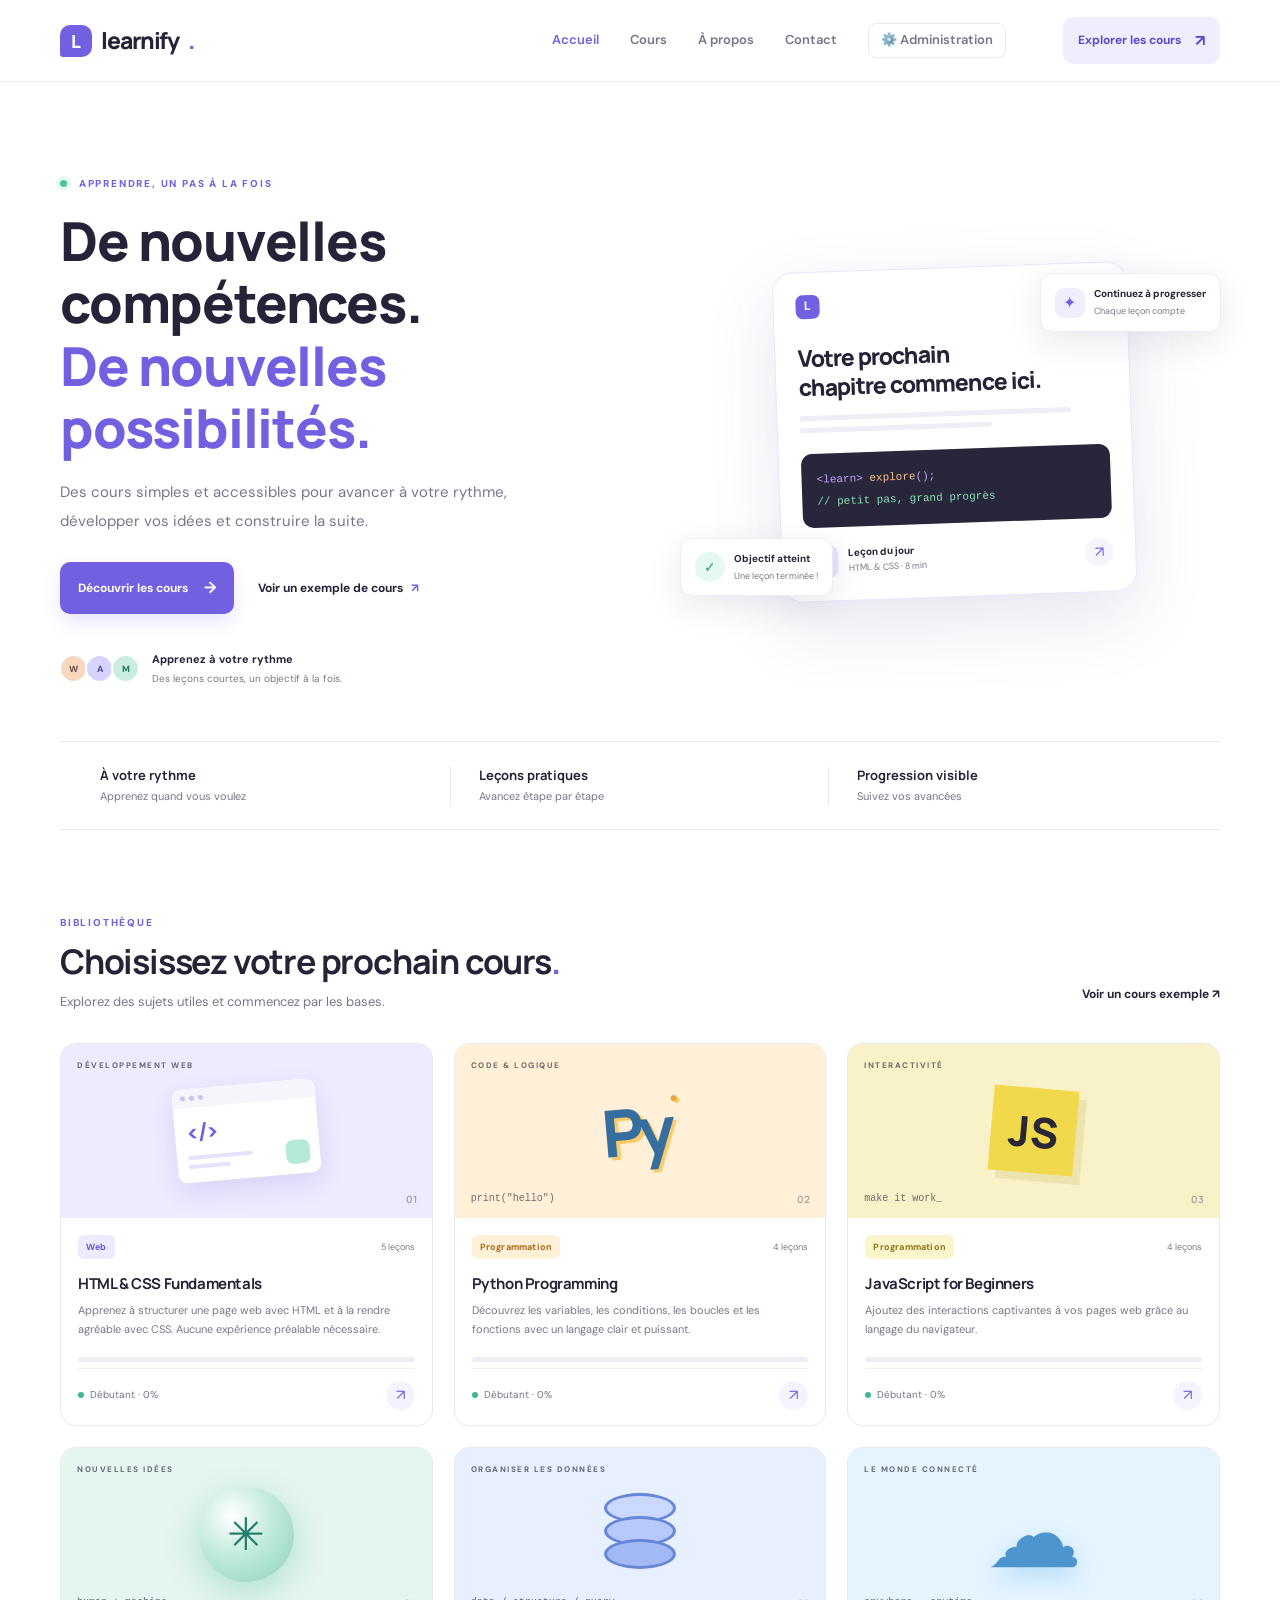
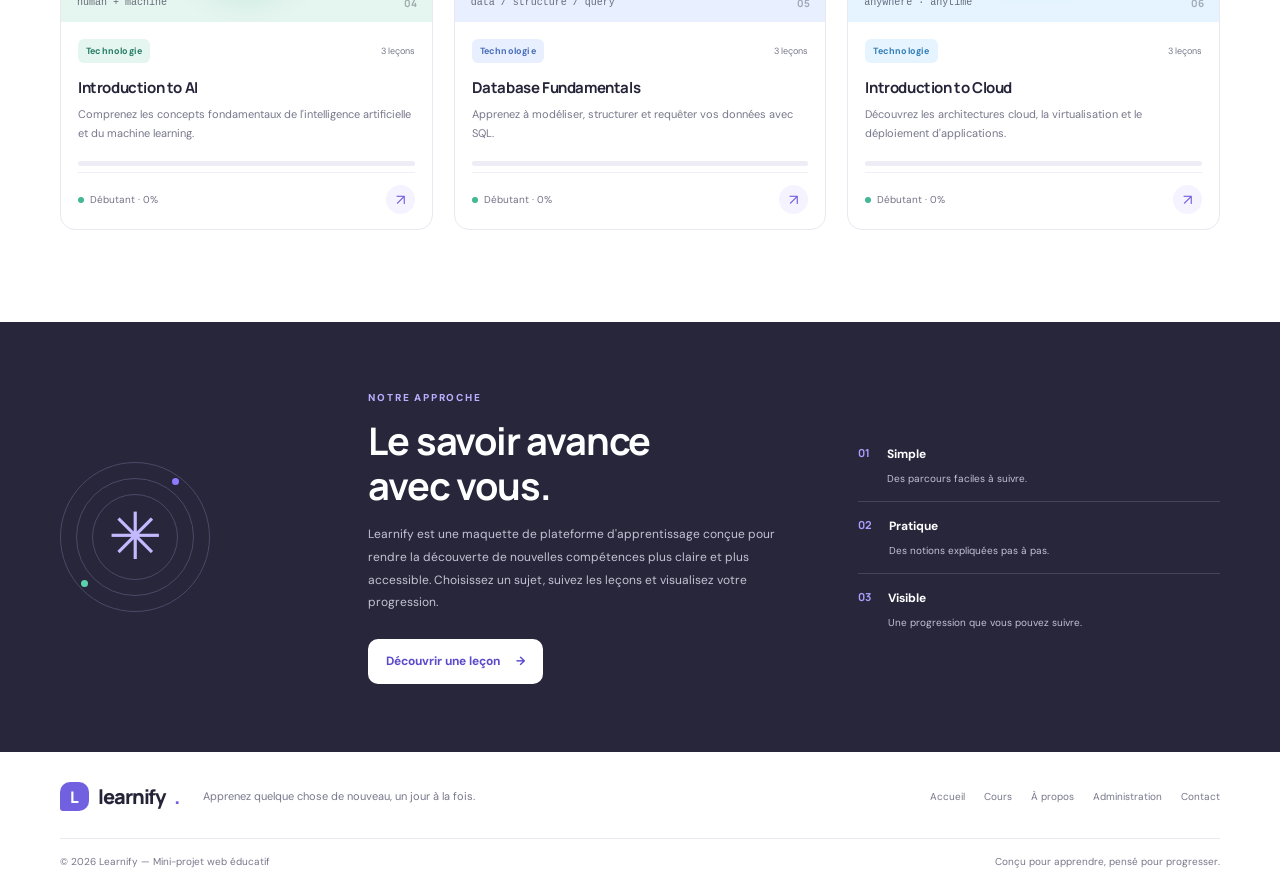
==== commit 2e341d9c: "feat: add auth-box container in header for user name and logout" ====
--- a/index.html
+++ b/index.html
@@ -20,7 +20,7 @@
         <a href="#about">À propos</a>
         <a href="#contact">Contact</a>
         <a href="admin.html" class="admin-nav-button">⚙️ Administration</a>
-      </nav>
+      <div class="auth-box" id="auth-box"></div></nav>
       <a class="nav-cta" href="#courses">Explorer les cours <span>↗</span></a>
     </div>
   </header>
--- a/style.css
+++ b/style.css
@@ -345,37 +345,34 @@
 }
 
 /* ==========================================================================
-   ENRICHISSEMENTS LMS (JAVASCRIPT PHASE)
+   Ajouts liés au JavaScript (catalogue, progression, quiz, chapitres, admin)
    ========================================================================== */
-
-/* Bannière de reprise de cours */
+[hidden] { display: none !important; }
+.empty-msg { padding: 40px 0; text-align: center; color: var(--muted); }
+.empty-msg a { margin-left: 8px; color: var(--purple); font-weight: 700; }
+.admin-nav-button { border: 1px solid var(--line); border-radius: 8px; padding: 6px 12px; }
+.admin-nav-button:hover { background: var(--purple-pale); border-color: var(--purple); }
+
+/* Bannière "Reprendre" */
 .resume-banner { margin: 24px auto 10px; }
-.resume-inner { display: flex; align-items: center; gap: 20px; background: linear-gradient(135deg, #f5f3ff 0%, #ede8ff 100%); border: 1px solid #dfd7ff; border-radius: 16px; padding: 20px 26px; box-shadow: 0 10px 28px rgba(113,96,223,.08); }
-.resume-icon { width: 44px; height: 44px; display: grid; place-items: center; border-radius: 12px; background: var(--purple); color: white; font-size: 20px; flex-shrink: 0; }
+.resume-inner { display: flex; align-items: center; gap: 20px; background: linear-gradient(135deg, #f5f3ff 0%, #ede8ff 100%); border: 1px solid #dfd7ff; border-radius: 16px; padding: 20px 26px; }
+.resume-icon { width: 44px; height: 44px; display: grid; place-items: center; flex-shrink: 0; border-radius: 12px; background: var(--purple); color: white; font-size: 20px; }
 .resume-text { flex: 1; min-width: 0; }
-.resume-eyebrow { font-size: 10px; font-weight: 800; color: var(--purple-dark); letter-spacing: 1.2px; display: block; margin-bottom: 3px; }
-.resume-text h3 { margin: 0 0 3px; font-size: 17px; font-weight: 700; color: var(--ink); }
-.resume-text p { margin: 0; font-size: 12px; color: var(--muted); }
-.resume-action { flex-shrink: 0; }
-
-/* Filtres de catégorie du catalogue */
-.catalogue-filter-bar { display: flex; align-items: center; gap: 10px; margin-top: 22px; flex-wrap: wrap; }
-.filter-chip { background: #f6f5fb; border: 1px solid var(--line); border-radius: 20px; padding: 8px 16px; font-size: 12px; font-weight: 600; color: var(--muted); cursor: pointer; transition: all .2s; }
-.filter-chip:hover { color: var(--ink); border-color: #d1cde8; }
-.filter-chip.active { background: var(--purple); color: white; border-color: var(--purple); box-shadow: 0 4px 12px rgba(113,96,223,.2); }
-
-/* Badges de statut sur cartes de cours */
-.course-art .status-badge { position: absolute; top: 12px; right: 14px; padding: 4px 9px; border-radius: 6px; font-size: 9px; font-weight: 800; letter-spacing: .4px; text-transform: uppercase; z-index: 2; }
-.status-done { background: #e5f8f1; color: #1f8a6b; border: 1px solid #b7eedc; }
-.status-progress { background: #f0edff; color: var(--purple); border: 1px solid #d5ceff; }
-.status-new { background: rgba(255,255,255,.9); color: var(--muted); border: 1px solid var(--line); }
-
-.card-progress-bar { height: 5px; background: #eeecf5; border-radius: 4px; overflow: hidden; margin: 12px 0 6px; }
-.card-progress-bar span { display: block; height: 100%; background: var(--purple); border-radius: 4px; transition: width .3s ease; }
-
-.art-center-display { font-size: 38px; color: rgba(113,96,223,.25); font-weight: 900; }
-
-/* Marqueurs vidéo de progression (Bonus 1) */
+.resume-eyebrow { display: block; margin-bottom: 3px; color: var(--purple-dark); font-size: 10px; font-weight: 800; letter-spacing: 1.2px; }
+.resume-text h3 { margin: 0 0 3px; font-size: 17px; }
+.resume-text p { margin: 0; color: var(--muted); font-size: 12px; }
+
+/* Cartes du catalogue */
+.card-progress-bar { height: 5px; margin: 12px 0 6px; background: #eeecf5; border-radius: 4px; overflow: hidden; }
+.card-progress-bar span { display: block; height: 100%; background: var(--purple); transition: width .3s ease; }
+.custom-art-mark { display: grid; place-items: center; width: 80px; height: 80px; border-radius: 18px; background: linear-gradient(135deg, var(--purple) 0%, #9b87f7 100%); color: white; font: 800 28px/1 "Manrope", sans-serif; transform: rotate(-4deg); }
+.course-progress-widget { margin: 15px 0 17px; padding: 13px 15px; background: white; border: 1px solid var(--line); border-radius: 10px; }
+.progress-info-row { display: flex; justify-content: space-between; font-size: 11px; color: var(--muted); }
+.progress-info-row strong { color: var(--purple); }
+.course-progress-widget .progress-track { margin: 8px 0; }
+.progress-details { font-size: 10px; color: var(--muted); }
+
+/* Chapitres vidéo */
 .video-markers-panel { margin-top: 14px; background: #faf9fd; border: 1px solid #eeebf7; border-radius: 13px; padding: 14px 18px; }
 .markers-heading { display: flex; align-items: center; justify-content: space-between; gap: 10px; margin-bottom: 11px; }
 .markers-badge { font-size: 10px; font-weight: 800; color: var(--purple); letter-spacing: 1.1px; }
@@ -385,35 +382,28 @@
 .marker-chip:hover { border-color: var(--purple); color: var(--purple); }
 .marker-chip.active { background: var(--purple-pale); border-color: var(--purple); color: var(--purple-dark); font-weight: 700; }
 .marker-time { font-family: "Courier New", monospace; font-weight: 800; font-size: 10px; color: var(--purple); }
-.marker-active-note { margin-top: 10px; font-size: 11px; color: var(--muted); }
-.marker-active-note strong { color: var(--ink); }
-
-/* Section Quiz Interactif (Obligatoire 4) */
-.lesson-quiz-section { margin-top: 36px; padding: 28px 24px; background: white; border: 1px solid var(--line); border-radius: 16px; box-shadow: 0 10px 30px rgba(45,35,90,.04); }
+
+/* Quiz */
+.lesson-quiz-section { margin-top: 36px; padding: 28px 24px; background: white; border: 1px solid var(--line); border-radius: 16px; }
 .quiz-header { display: flex; align-items: flex-start; justify-content: space-between; gap: 15px; margin-bottom: 22px; }
 .quiz-header h2 { font-size: 21px; margin: 4px 0 6px; }
 .quiz-header p { margin: 0; font-size: 12px; color: var(--muted); }
 .quiz-badge { padding: 6px 12px; background: var(--soft); border: 1px solid var(--line); border-radius: 8px; font-size: 11px; color: var(--muted); }
 .quiz-badge strong { color: var(--purple); }
-
 .quiz-questions-list { display: grid; gap: 20px; }
-.quiz-card { border: 1px solid #eeebf7; border-radius: 12px; padding: 18px 20px; background: #fdfdfe; margin: 0; transition: border-color .2s; }
+.quiz-card { border: 1px solid #eeebf7; border-radius: 12px; padding: 18px 20px; background: #fdfdfe; margin: 0; }
 .quiz-card.answered-correct { border-color: #36a985; background: #f7fdfb; }
 .quiz-card.answered-wrong { border-color: #e06060; background: #fffbfb; }
-.quiz-question-title { padding: 0 6px; font-size: 13px; color: var(--ink); }
-.question-number { display: inline-block; background: var(--purple-pale); color: var(--purple-dark); font-weight: 800; font-size: 9px; padding: 3px 8px; border-radius: 5px; margin-right: 8px; letter-spacing: .5px; }
-
+.quiz-question-title { padding: 0 6px; font-size: 13px; }
+.question-number { display: inline-block; background: var(--purple-pale); color: var(--purple-dark); font-weight: 800; font-size: 9px; padding: 3px 8px; border-radius: 5px; margin-right: 8px; }
 .quiz-options { display: grid; gap: 9px; margin-top: 13px; }
-.quiz-option-label { display: flex; align-items: center; gap: 11px; padding: 10px 14px; background: white; border: 1px solid var(--line); border-radius: 9px; font-size: 12px; cursor: pointer; transition: background .15s, border-color .15s; }
+.quiz-option-label { display: flex; align-items: center; gap: 11px; padding: 10px 14px; background: white; border: 1px solid var(--line); border-radius: 9px; font-size: 12px; cursor: pointer; }
 .quiz-option-label:hover { border-color: #c9c3ee; background: #faf9fe; }
-.quiz-option-label input[type="radio"] { margin: 0; width: 16px; height: 16px; accent-color: var(--purple); }
-.opt-text { flex: 1; }
-
+.quiz-option-label input { margin: 0; width: 16px; height: 16px; accent-color: var(--purple); }
 .quiz-feedback { margin-top: 13px; padding: 11px 14px; border-radius: 8px; font-size: 11px; line-height: 1.6; }
 .feedback-success { background: #e5f8f1; color: #1d7c60; border: 1px solid #b4ecd9; }
 .feedback-error { background: #fdf0f0; color: #b33939; border: 1px solid #f9d1d1; }
 .feedback-warning { background: #fffbe8; color: #9c730e; border: 1px solid #fae8a8; }
-
 .quiz-actions { display: flex; gap: 14px; margin-top: 20px; align-items: center; }
 .quiz-result-banner { margin-top: 18px; padding: 16px 20px; border-radius: 12px; display: flex; align-items: center; gap: 14px; }
 .banner-success { background: #e8f9f2; border: 1px solid #abe9d2; color: #166850; }
@@ -422,505 +412,36 @@
 .result-text strong { display: block; font-size: 13px; margin-bottom: 2px; }
 .result-text p { margin: 0; font-size: 11px; }
 
-/* Panneau de progression cours */
-.course-progress-widget { margin: 15px 0 17px; padding: 13px 15px; background: white; border: 1px solid var(--line); border-radius: 10px; }
-.progress-info-row { display: flex; justify-content: space-between; font-size: 11px; color: var(--muted); }
-.progress-info-row strong { color: var(--purple); }
-.course-progress-widget .progress-track { margin: 8px 0; }
-.progress-details { font-size: 10px; color: var(--muted); }
-
-/* Administration & Modale (Bonus 2) */
-/* Administration & Modale (Bonus 2) */
-.admin-nav-button { background: transparent; border: 1px solid var(--line); border-radius: 8px; padding: 6px 12px; font-size: 12px; font-weight: 600; color: var(--muted); cursor: pointer; transition: all .2s; }
-.admin-nav-button:hover { background: var(--purple-pale); color: var(--purple); border-color: var(--purple); }
-
-/* Artwork pour cours personnalisés (administrés) & Miniatures */
-.custom-art-mark { display: grid; place-items: center; width: 80px; height: 80px; border-radius: 18px; background: linear-gradient(135deg, var(--purple) 0%, #9b87f7 100%); color: white; font: 800 28px/1 "Manrope", sans-serif; box-shadow: 0 10px 28px rgba(113,96,223,.22); transform: rotate(-4deg); }
-
-.course-thumb-img {
-  position: absolute;
-  inset: 0;
-  width: 100%;
-  height: 100%;
-  object-fit: cover;
-  border-radius: inherit;
-  z-index: 1;
-  transition: transform .4s ease;
-}
-.course-card:hover .course-thumb-img {
-  transform: scale(1.05);
-}
-.course-art:has(.course-thumb-img)::after {
-  content: "";
-  position: absolute;
-  inset: 0;
-  background: linear-gradient(180deg, rgba(16,14,35,0.2) 0%, rgba(16,14,35,0.7) 100%);
-  border-radius: inherit;
-  z-index: 2;
-}
-.course-art:has(.course-thumb-img) .art-label,
-.course-art:has(.course-thumb-img) .art-orbit,
-.course-art:has(.course-thumb-img) .status-badge {
-  z-index: 3;
-}
-
-/* Modale d'administration */
-.admin-modal-backdrop { position: fixed; inset: 0; background: rgba(36,35,56,.55); backdrop-filter: blur(6px); z-index: 100; display: flex; align-items: center; justify-content: center; padding: 20px; }
-.admin-modal-card { width: min(840px, 100%); max-height: 90vh; overflow-y: auto; background: white; border-radius: 18px; box-shadow: 0 25px 60px rgba(25,20,60,.25); padding: 28px; }
-.admin-modal-header { display: flex; align-items: flex-start; justify-content: space-between; gap: 15px; margin-bottom: 20px; border-bottom: 1px solid var(--line); padding-bottom: 16px; }
-.admin-modal-header h2 { font-size: 22px; margin: 4px 0 0; }
-.btn-close-modal { width: 32px; height: 32px; display: grid; place-items: center; border-radius: 50%; border: 1px solid var(--line); background: white; cursor: pointer; font-size: 14px; color: var(--muted); transition: all .2s; }
-.btn-close-modal:hover { background: #f5f3ff; color: var(--purple); }
-
-.admin-tabs { display: flex; gap: 10px; margin-bottom: 22px; border-bottom: 1px solid var(--line); }
-.admin-tab { background: transparent; border: 0; border-bottom: 2px solid transparent; padding: 9px 15px; font-size: 12px; font-weight: 700; color: var(--muted); cursor: pointer; transition: all .2s; }
-.admin-tab.active { color: var(--purple); border-bottom-color: var(--purple); }
-
-/* Formulaire d'administration */
+/* Administration */
+.admin-page-hero { padding: 15px 0 25px; }
+.admin-page-hero h1 { font-size: clamp(28px, 3.5vw, 40px); margin: 8px 0 10px; }
+.admin-page-hero p { color: var(--muted); font-size: 14px; max-width: 620px; }
+.admin-page-layout { display: grid; grid-template-columns: 1.1fr .9fr; gap: 24px; align-items: start; }
+.admin-panel-box { padding: 25px; }
 .admin-form { display: grid; gap: 16px; }
 .form-row-2 { display: grid; grid-template-columns: 1fr 1fr; gap: 14px; }
-.form-row-3 { display: grid; grid-template-columns: 1fr 1fr 1fr; gap: 12px; }
-.form-group label { display: block; font-size: 11px; font-weight: 700; margin-bottom: 5px; color: var(--ink); }
-.form-group input, .form-group select, .form-group textarea { width: 100%; border: 1px solid var(--line); border-radius: 8px; padding: 9px 12px; font-size: 12px; background: #faf9fd; outline: none; transition: border-color .2s; font-family: inherit; }
-.form-group input:focus, .form-group select:focus, .form-group textarea:focus { border-color: var(--purple); background: white; }
-.form-group textarea { resize: vertical; min-height: 60px; }
-.form-help { font-size: 10px; color: var(--muted); margin-top: 4px; display: block; }
-
-/* Bannière de Mode Édition */
-.admin-edit-mode-banner {
-  background: #f0edfe;
-  border: 1px solid #d4cbfa;
-  border-radius: 10px;
-  padding: 12px 16px;
-  display: flex;
-  align-items: center;
-  justify-content: space-between;
-  gap: 12px;
-  margin-bottom: 16px;
-}
-.admin-edit-mode-banner strong { color: var(--purple); font-size: 13px; }
-.admin-edit-mode-banner p { margin: 2px 0 0; font-size: 11px; color: var(--ink); }
-.btn-cancel-edit {
-  background: white;
-  border: 1px solid var(--line);
-  padding: 6px 12px;
-  border-radius: 6px;
-  font-size: 11px;
-  font-weight: 700;
-  cursor: pointer;
-  color: var(--ink);
-  transition: all .2s;
-}
-.btn-cancel-edit:hover { background: #fdf5f5; border-color: #f7c5c5; color: #c43232; }
-
-/* Section Miniature (Thumbnail) */
-.admin-thumb-section {
-  background: #fdfcff;
-  border: 1px dashed var(--line);
-  border-radius: 12px;
-  padding: 16px;
-  display: grid;
-  gap: 12px;
-}
-.admin-thumb-controls {
-  display: flex;
-  align-items: center;
-  gap: 16px;
-  flex-wrap: wrap;
-}
-.thumb-preview-box {
-  width: 120px;
-  height: 75px;
-  border-radius: 8px;
-  border: 1px solid var(--line);
-  background: #f3f2f8;
-  overflow: hidden;
-  position: relative;
-  display: grid;
-  place-items: center;
-  flex-shrink: 0;
-}
-.thumb-preview-img {
-  width: 100%;
-  height: 100%;
-  object-fit: cover;
-  display: block;
-}
-.thumb-preview-empty {
-  font-size: 10px;
-  color: var(--muted);
-  text-align: center;
-  padding: 4px;
-}
-.thumb-inputs-wrap {
-  flex: 1;
-  min-width: 200px;
-  display: grid;
-  gap: 8px;
-}
-
-/* Constructeur Dynamique de Leçons / Sous-cours */
-.lessons-builder-section {
-  border: 1px solid var(--line);
-  border-radius: 14px;
-  background: #fcfbfe;
-  padding: 18px;
-  display: grid;
-  gap: 14px;
-}
-.lessons-builder-header {
-  display: flex;
-  align-items: center;
-  justify-content: space-between;
-  flex-wrap: wrap;
-  gap: 10px;
-  border-bottom: 1px solid var(--line);
-  padding-bottom: 12px;
-}
-.lessons-builder-header h3 {
-  font-size: 15px;
-  margin: 0;
-  display: flex;
-  align-items: center;
-  gap: 8px;
-}
-.btn-add-lesson {
-  background: var(--purple-pale);
-  color: var(--purple);
-  border: 1px solid var(--purple);
-  padding: 6px 14px;
-  border-radius: 8px;
-  font-size: 11px;
-  font-weight: 700;
-  cursor: pointer;
-  transition: all .2s;
-  display: inline-flex;
-  align-items: center;
-  gap: 6px;
-}
-.btn-add-lesson:hover { background: var(--purple); color: white; }
-
-.lessons-list-container {
-  display: grid;
-  gap: 14px;
-}
-
-.lesson-card-item {
-  border: 1px solid var(--line);
-  border-radius: 10px;
-  background: white;
-  box-shadow: 0 2px 6px rgba(0,0,0,.03);
-  overflow: hidden;
-  transition: border-color .2s;
-}
-.lesson-card-item:focus-within {
-  border-color: var(--purple);
-}
-.lesson-card-header {
-  background: #f8f7fc;
-  padding: 10px 14px;
-  display: flex;
-  align-items: center;
-  justify-content: space-between;
-  border-bottom: 1px solid var(--line);
-}
-.lesson-card-title-group {
-  display: flex;
-  align-items: center;
-  gap: 10px;
-}
-.lesson-badge-number {
-  background: var(--purple);
-  color: white;
-  font-size: 10px;
-  font-weight: 800;
-  padding: 2px 8px;
-  border-radius: 10px;
-  letter-spacing: .5px;
-}
-.lesson-card-header h4 {
-  margin: 0;
-  font-size: 13px;
-  color: var(--ink);
-}
-.btn-delete-lesson {
-  background: transparent;
-  border: 1px solid transparent;
-  color: #c43232;
-  padding: 4px 8px;
-  border-radius: 6px;
-  font-size: 11px;
-  cursor: pointer;
-  transition: all .2s;
-}
-.btn-delete-lesson:hover {
-  background: #fee;
-  border-color: #fcc;
-}
-.lesson-card-body {
-  padding: 14px;
-  display: grid;
-  gap: 12px;
-}
-
-/* Constructeur de Marqueurs Vidéo */
-.markers-builder-box {
-  background: #faf9fd;
-  border: 1px dashed var(--line);
-  border-radius: 8px;
-  padding: 12px;
-  display: grid;
-  gap: 8px;
-}
-.markers-builder-header {
-  display: flex;
-  align-items: center;
-  justify-content: space-between;
-}
-.markers-builder-header span {
-  font-size: 11px;
-  font-weight: 700;
-  color: var(--muted);
-}
-.marker-row-item {
-  display: flex;
-  align-items: center;
-  gap: 8px;
-}
-.marker-time-input {
-  width: 90px !important;
-  font-family: monospace;
-  text-align: center;
-}
-.btn-remove-item {
-  background: transparent;
-  border: 0;
-  color: #c43232;
-  cursor: pointer;
-  font-size: 13px;
-  padding: 4px 6px;
-  border-radius: 4px;
-}
-.btn-remove-item:hover { background: #fee; }
-.btn-add-inline {
-  background: white;
-  border: 1px solid var(--line);
-  color: var(--ink);
-  font-size: 10px;
-  font-weight: 700;
-  padding: 4px 8px;
-  border-radius: 6px;
-  cursor: pointer;
-  transition: all .2s;
-}
-.btn-add-inline:hover { background: #f0edfe; color: var(--purple); border-color: var(--purple); }
-
-/* Constructeur de Quiz par Leçon */
-.lesson-quiz-builder {
-  background: #fbfbfe;
-  border: 1px solid #e7e4f5;
-  border-radius: 8px;
-  padding: 12px;
-  display: grid;
-  gap: 10px;
-}
-.lesson-quiz-builder-header {
-  display: flex;
-  align-items: center;
-  justify-content: space-between;
-}
-.lesson-quiz-builder-header h5 {
-  margin: 0;
-  font-size: 12px;
-  color: var(--purple);
-  font-weight: 800;
-  letter-spacing: .4px;
-}
-.quiz-questions-editor-list {
-  display: grid;
-  gap: 12px;
-}
-.quiz-question-editor-card {
-  background: white;
-  border: 1px solid var(--line);
-  border-radius: 8px;
-  padding: 12px;
-  display: grid;
-  gap: 8px;
-}
-.quiz-question-card-top {
-  display: flex;
-  align-items: center;
-  justify-content: space-between;
-  font-size: 11px;
-  font-weight: 700;
-  color: var(--ink);
-}
-.quiz-options-editor {
-  display: grid;
-  gap: 6px;
-}
-.quiz-opt-row {
-  display: flex;
-  align-items: center;
-  gap: 8px;
-}
-.quiz-opt-radio {
-  accent-color: var(--purple);
-  width: auto !important;
-  cursor: pointer;
-}
-
-/* Actions et Feedback */
-.admin-form-actions {
-  display: flex;
-  gap: 12px;
-  align-items: center;
-  flex-wrap: wrap;
-  margin-top: 10px;
-}
-.admin-feedback {
-  padding: 12px 16px;
-  border-radius: 8px;
-  font-size: 12px;
-  font-weight: 600;
-  margin-top: 10px;
-}
-.feedback-success { background: #ebfbee; color: #1e7e34; border: 1px solid #b7eb8f; }
-.feedback-error { background: #fff1f0; color: #cf1322; border: 1px solid #ffa39e; }
-
-/* Tableau d'Administration */
+.form-group label { display: block; font-size: 11px; font-weight: 700; margin-bottom: 5px; }
+.form-group input, .form-group select, .form-group textarea { width: 100%; border: 1px solid var(--line); border-radius: 8px; padding: 9px 12px; font: inherit; font-size: 12px; background: #faf9fd; }
+.form-group textarea { resize: vertical; }
+.form-help { display: block; margin-top: 4px; font-size: 10px; color: var(--muted); }
+.admin-feedback { padding: 12px 16px; border-radius: 8px; font-size: 12px; font-weight: 600; }
 .admin-courses-table-wrap { overflow-x: auto; border: 1px solid var(--line); border-radius: 10px; margin-bottom: 20px; }
 .admin-courses-table { width: 100%; border-collapse: collapse; font-size: 12px; }
 .admin-courses-table th, .admin-courses-table td { padding: 12px 14px; text-align: left; border-bottom: 1px solid var(--line); vertical-align: middle; }
-.admin-courses-table th { background: #f8f7fc; font-weight: 700; color: var(--muted); font-size: 10px; text-transform: uppercase; letter-spacing: .5px; }
-
-.admin-table-thumb {
-  width: 48px;
-  height: 34px;
-  border-radius: 6px;
-  object-fit: cover;
-  display: block;
-  background: #f0edfe;
-  border: 1px solid var(--line);
-}
-.admin-table-thumb-fallback {
-  width: 48px;
-  height: 34px;
-  border-radius: 6px;
-  display: grid;
-  place-items: center;
-  background: linear-gradient(135deg, var(--purple) 0%, #9b87f7 100%);
-  color: white;
-  font-weight: 800;
-  font-size: 11px;
-}
-
-.admin-actions-cell {
-  display: flex;
-  align-items: center;
-  gap: 6px;
-  flex-wrap: nowrap;
-}
-.btn-edit-course {
-  background: #f0edfe;
-  border: 1px solid #d4cbfa;
-  color: var(--purple);
-  padding: 5px 10px;
-  border-radius: 6px;
-  font-size: 11px;
-  cursor: pointer;
-  font-weight: 700;
-  transition: all .2s;
-  text-decoration: none;
-  display: inline-flex;
-  align-items: center;
-  gap: 4px;
-}
-.btn-edit-course:hover { background: var(--purple); color: white; }
-
-.btn-view-course {
-  background: white;
-  border: 1px solid var(--line);
-  color: var(--ink);
-  padding: 5px 10px;
-  border-radius: 6px;
-  font-size: 11px;
-  cursor: pointer;
-  font-weight: 600;
-  transition: all .2s;
-  text-decoration: none;
-  display: inline-flex;
-  align-items: center;
-}
-.btn-view-course:hover { background: #f5f4fa; }
-
-.btn-delete-course {
-  background: #fff2f2;
-  border: 1px solid #f9d1d1;
-  color: #c43232;
-  padding: 5px 10px;
-  border-radius: 6px;
-  font-size: 11px;
-  cursor: pointer;
-  font-weight: 600;
-  transition: all .2s;
-}
-.btn-delete-course:hover { background: #fee4e4; }
-
+.admin-courses-table th { background: #f8f7fc; color: var(--muted); font-size: 10px; text-transform: uppercase; }
+.btn-view-course, .btn-delete-course { display: inline-block; padding: 5px 10px; border-radius: 6px; font-size: 11px; font-weight: 600; cursor: pointer; }
+.btn-view-course { background: white; border: 1px solid var(--line); }
+.btn-delete-course { background: #fff2f2; border: 1px solid #f9d1d1; color: #c43232; margin-left: 4px; }
 .admin-danger-zone { padding: 16px; background: #fffbfb; border: 1px solid #fae1e1; border-radius: 10px; }
 .admin-danger-zone h4 { margin: 0 0 4px; font-size: 12px; color: #a92828; }
 .admin-danger-zone p { margin: 0 0 10px; font-size: 11px; color: var(--muted); }
 .btn-danger { border-color: #f6c8c8; color: #be2828; }
-.btn-danger:hover { background: #fce8e8; }
-
-.admin-page-hero { padding: 15px 0 25px; }
-.admin-page-hero h1 { font-size: clamp(28px, 3.5vw, 40px); margin: 8px 0 10px; }
-.admin-page-hero p { color: var(--muted); font-size: 14px; max-width: 620px; }
-.admin-page-layout { display: grid; grid-template-columns: 1.15fr 0.85fr; gap: 24px; align-items: start; margin-top: 15px; }
-.admin-panel-box { padding: 25px; }
-
-/* Stats Badges */
-.admin-stats-summary {
-  display: grid;
-  grid-template-columns: repeat(auto-fit, minmax(110px, 1fr));
-  gap: 10px;
-  margin-bottom: 20px;
-}
-.admin-stat-card {
-  background: #f8f7fc;
-  border: 1px solid var(--line);
-  border-radius: 10px;
-  padding: 12px;
-  text-align: center;
-}
-.admin-stat-card strong {
-  display: block;
-  font-size: 20px;
-  font-weight: 800;
-  color: var(--purple);
-}
-.admin-stat-card span {
-  font-size: 10px;
-  text-transform: uppercase;
-  letter-spacing: .5px;
-  color: var(--muted);
-  font-weight: 700;
-}
-
-@media (max-width: 1024px) {
-  .admin-page-layout { grid-template-columns: 1fr; }
-}
-
+
+@media (max-width: 1024px) { .admin-page-layout { grid-template-columns: 1fr; } }
 @media (max-width: 650px) {
   .resume-inner { flex-direction: column; align-items: flex-start; gap: 14px; }
-  .form-row-2, .form-row-3 { grid-template-columns: 1fr; }
-  .catalogue-filter-bar { gap: 6px; }
-  .admin-thumb-controls { flex-direction: column; align-items: flex-start; }
+  .form-row-2 { grid-template-columns: 1fr; }
 }
-
 @media (prefers-reduced-motion: reduce) {
   *, *::before, *::after { scroll-behavior: auto !important; transition-duration: .01ms !important; animation-duration: .01ms !important; }
 }
-
-
